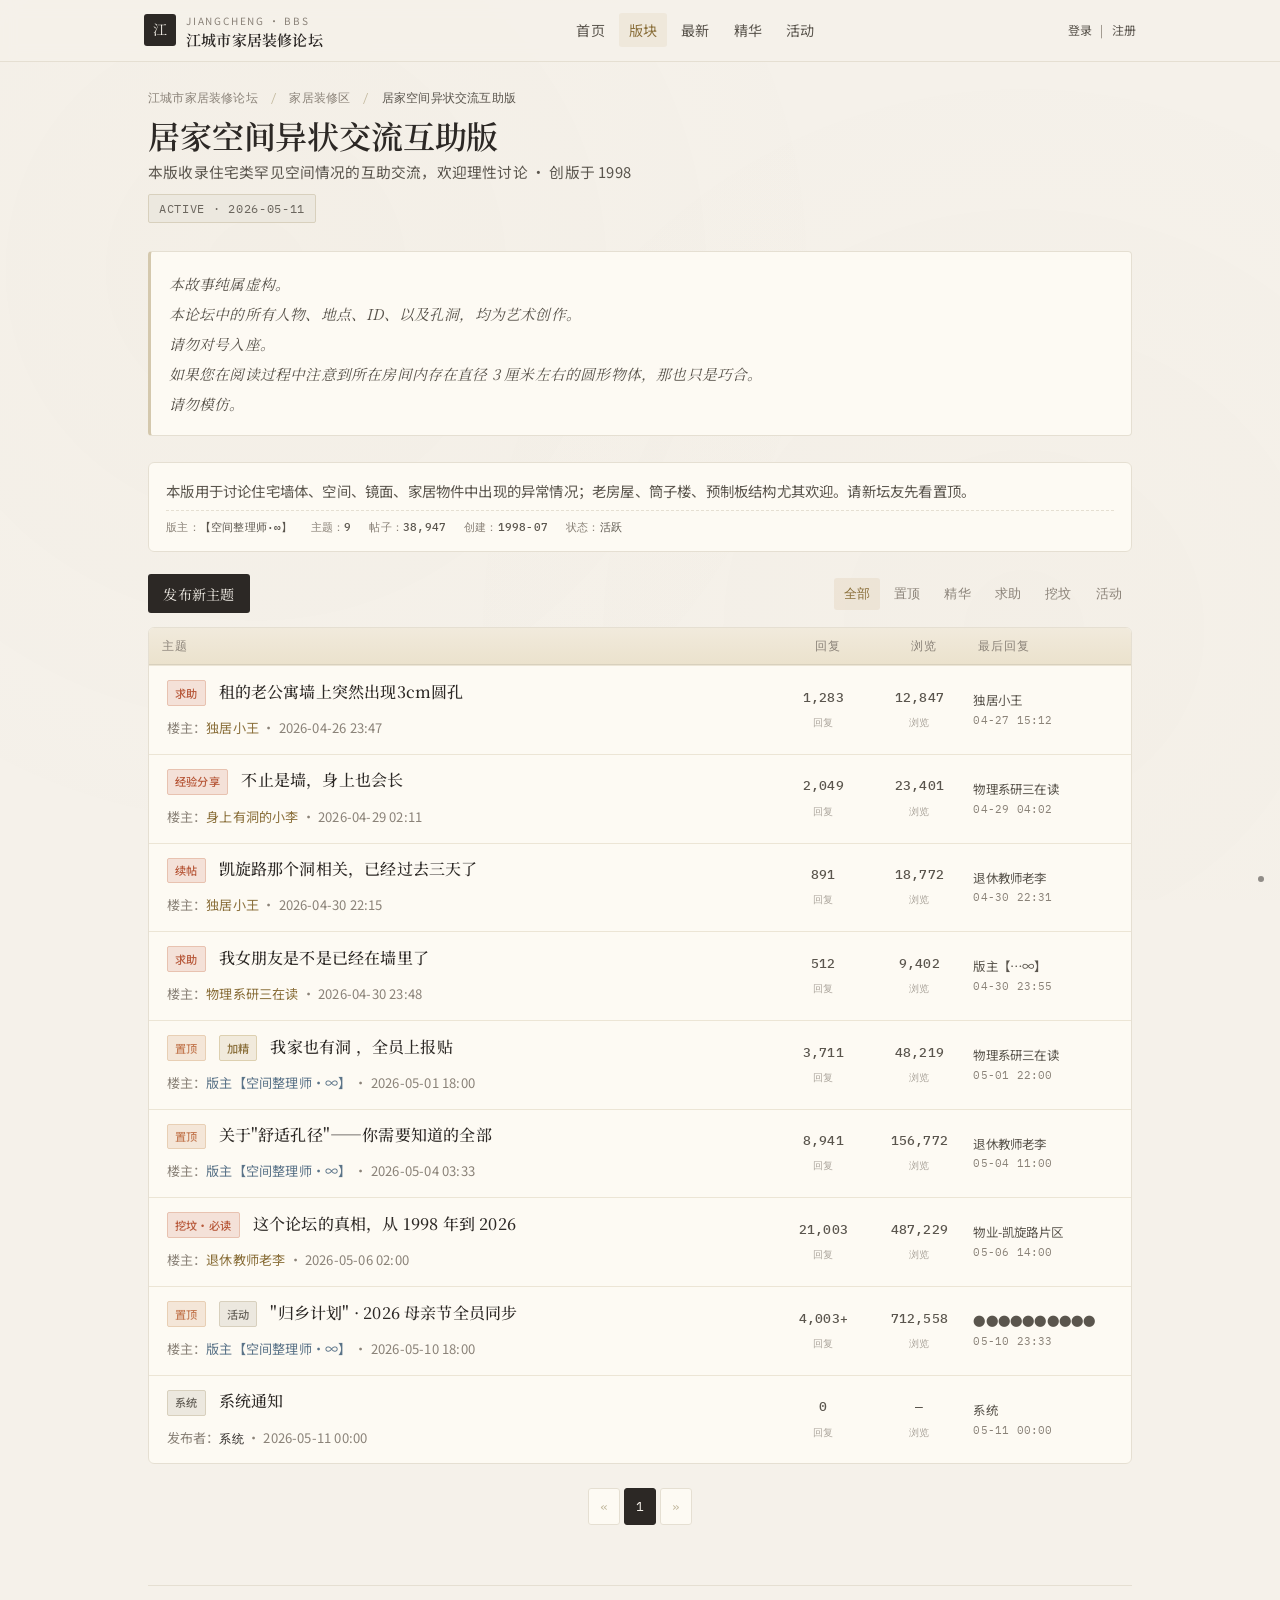
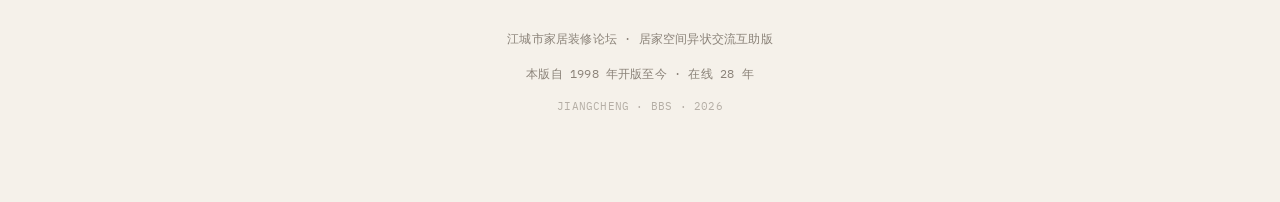
==== board.html @ 64e5b4b1 "first upload" ====
<!DOCTYPE html>
<html lang="zh-CN">
<head>
<meta charset="UTF-8" />
<meta name="viewport" content="width=device-width, initial-scale=1.0, viewport-fit=cover" />
<meta name="theme-color" content="#f5f1ea" />
<title>居家空间异状交流互助版 · 江城市家居装修论坛</title>
<link rel="preconnect" href="https://fonts.googleapis.com" />
<link rel="preconnect" href="https://fonts.gstatic.com" crossorigin />
<link href="https://fonts.googleapis.com/css2?family=Noto+Serif+SC:wght@400;500;600;700&family=Noto+Sans+SC:wght@300;400;500;700&family=IBM+Plex+Mono:wght@400;500&display=swap" rel="stylesheet">
<link rel="stylesheet" href="styles.css" />
</head>
<body>

<div class="progress-bar" id="progressBar"></div>
<div class="corner-dot" id="cornerDot" aria-hidden="true"></div>
<div class="corner-tip" id="cornerTip">已为您匹配最近的"出口"</div>

<!-- 头部 -->
<header class="forum-mast">
  <div class="inner">
    <a href="index.html" class="brand">
      <div class="logo">江</div>
      <div>
        <div class="label">JIANGCHENG · BBS</div>
        <div class="title">江城市家居装修论坛</div>
      </div>
    </a>
    <nav class="main-nav">
      <a href="index.html">首页</a>
      <a href="board.html" class="active">版块</a>
      <a href="#">最新</a>
      <a href="#">精华</a>
      <a href="#">活动</a>
    </nav>
    <div class="user-area">
      <a href="#">登录</a>
      <span class="sep">|</span>
      <a href="#">注册</a>
    </div>
  </div>
</header>

<main class="container">

  <!-- 面包屑 -->
  <div class="breadcrumb">
    <a href="index.html">江城市家居装修论坛</a>
    <span class="sep">/</span>
    <a href="index.html#section-jiaju">家居装修区</a>
    <span class="sep">/</span>
    <span class="current">居家空间异状交流互助版</span>
  </div>

  <!-- 版块标题 -->
  <div class="forum-header">
    <h1>居家空间异状交流互助版</h1>
    <p class="sub">本版收录住宅类罕见空间情况的互助交流，欢迎理性讨论 · 创版于 1998</p>
    <span class="archive-tag">ACTIVE · 2026-05-11</span>
  </div>

  <!-- 顶部声明 -->
  <div class="top-disclaimer">
    <p><em>本故事纯属虚构。</em></p>
    <p><em>本论坛中的所有人物、地点、ID、以及孔洞，均为艺术创作。</em></p>
    <p><em>请勿对号入座。</em></p>
    <p class="last-line"><em>如果您在阅读过程中注意到所在房间内存在直径 3 厘米左右的圆形物体，那也只是巧合。</em></p>
    <p><em>请勿模仿。</em></p>
  </div>

  <!-- 版块介绍 -->
  <div class="board-intro">
    <div>本版用于讨论住宅墙体、空间、镜面、家居物件中出现的异常情况；老房屋、筒子楼、预制板结构尤其欢迎。请新坛友先看置顶。</div>
    <div class="row">
      <span>版主：<strong>【空间整理师·∞】</strong></span>
      <span>主题：<strong>9</strong></span>
      <span>帖子：<strong>38,947</strong></span>
      <span>创建：<strong>1998-07</strong></span>
      <span>状态：<strong>活跃</strong></span>
    </div>
  </div>

  <!-- 工具条 -->
  <div class="board-toolbar">
    <a href="#" class="btn">发布新主题</a>
    <div class="filters">
      <a href="#" class="active">全部</a>
      <a href="#">置顶</a>
      <a href="#">精华</a>
      <a href="#">求助</a>
      <a href="#">挖坟</a>
      <a href="#">活动</a>
    </div>
  </div>

  <!-- 主题列表 -->
  <div class="thread-list">
    <div class="list-head">
      <div>主题</div>
      <div style="text-align:center;">回复</div>
      <div style="text-align:center;">浏览</div>
      <div>最后回复</div>
    </div>

    <!-- 1 -->
    <div class="thread-row">
      <div class="tr-main">
        <span class="badge badge-hot">求助</span>
        <a href="thread-1.html" class="tr-title">租的老公寓墙上突然出现3cm圆孔</a>
        <span class="tr-author">楼主：<span class="by-op">独居小王</span> · 2026-04-26 23:47</span>
      </div>
      <div class="tr-stat"><span class="n">1,283</span><span class="lbl">回复</span></div>
      <div class="tr-stat"><span class="n">12,847</span><span class="lbl">浏览</span></div>
      <div class="tr-last">
        <span class="who">独居小王</span>
        <span class="ts">04-27 15:12</span>
      </div>
    </div>

    <!-- 2 -->
    <div class="thread-row">
      <div class="tr-main">
        <span class="badge badge-hot">经验分享</span>
        <a href="thread-2.html" class="tr-title">不止是墙，身上也会长</a>
        <span class="tr-author">楼主：<span class="by-op">身上有洞的小李</span> · 2026-04-29 02:11</span>
      </div>
      <div class="tr-stat"><span class="n">2,049</span><span class="lbl">回复</span></div>
      <div class="tr-stat"><span class="n">23,401</span><span class="lbl">浏览</span></div>
      <div class="tr-last">
        <span class="who">物理系研三在读</span>
        <span class="ts">04-29 04:02</span>
      </div>
    </div>

    <!-- 3 -->
    <div class="thread-row">
      <div class="tr-main">
        <span class="badge badge-hot">续帖</span>
        <a href="thread-3.html" class="tr-title">凯旋路那个洞相关，已经过去三天了</a>
        <span class="tr-author">楼主：<span class="by-op">独居小王</span> · 2026-04-30 22:15</span>
      </div>
      <div class="tr-stat"><span class="n">891</span><span class="lbl">回复</span></div>
      <div class="tr-stat"><span class="n">18,772</span><span class="lbl">浏览</span></div>
      <div class="tr-last">
        <span class="who">退休教师老李</span>
        <span class="ts">04-30 22:31</span>
      </div>
    </div>

    <!-- 4 -->
    <div class="thread-row">
      <div class="tr-main">
        <span class="badge badge-hot">求助</span>
        <a href="thread-4.html" class="tr-title">我女朋友是不是已经在墙里了</a>
        <span class="tr-author">楼主：<span class="by-op">物理系研三在读</span> · 2026-04-30 23:48</span>
      </div>
      <div class="tr-stat"><span class="n">512</span><span class="lbl">回复</span></div>
      <div class="tr-stat"><span class="n">9,402</span><span class="lbl">浏览</span></div>
      <div class="tr-last">
        <span class="who">版主【…∞】</span>
        <span class="ts">04-30 23:55</span>
      </div>
    </div>

    <!-- 5 -->
    <div class="thread-row">
      <div class="tr-main">
        <span class="badge badge-top">置顶</span>
        <span class="badge badge-fine">加精</span>
        <a href="thread-5.html" class="tr-title">我家也有洞 ，全员上报贴</a>
        <span class="tr-author">楼主：<span class="by-mod">版主【空间整理师·∞】</span> · 2026-05-01 18:00</span>
      </div>
      <div class="tr-stat"><span class="n">3,711</span><span class="lbl">回复</span></div>
      <div class="tr-stat"><span class="n">48,219</span><span class="lbl">浏览</span></div>
      <div class="tr-last">
        <span class="who">物理系研三在读</span>
        <span class="ts">05-01 22:00</span>
      </div>
    </div>

    <!-- 6 -->
    <div class="thread-row">
      <div class="tr-main">
        <span class="badge badge-top">置顶</span>
        <a href="thread-6.html" class="tr-title">关于"舒适孔径"——你需要知道的全部</a>
        <span class="tr-author">楼主：<span class="by-mod">版主【空间整理师·∞】</span> · 2026-05-04 03:33</span>
      </div>
      <div class="tr-stat"><span class="n">8,941</span><span class="lbl">回复</span></div>
      <div class="tr-stat"><span class="n">156,772</span><span class="lbl">浏览</span></div>
      <div class="tr-last">
        <span class="who">退休教师老李</span>
        <span class="ts">05-04 11:00</span>
      </div>
    </div>

    <!-- 7 -->
    <div class="thread-row">
      <div class="tr-main">
        <span class="badge badge-hot">挖坟·必读</span>
        <a href="thread-7.html" class="tr-title">这个论坛的真相，从 1998 年到 2026</a>
        <span class="tr-author">楼主：<span class="by-op">退休教师老李</span> · 2026-05-06 02:00</span>
      </div>
      <div class="tr-stat"><span class="n">21,003</span><span class="lbl">回复</span></div>
      <div class="tr-stat"><span class="n">487,229</span><span class="lbl">浏览</span></div>
      <div class="tr-last">
        <span class="who">物业-凯旋路片区</span>
        <span class="ts">05-06 14:00</span>
      </div>
    </div>

    <!-- 8 -->
    <div class="thread-row">
      <div class="tr-main">
        <span class="badge badge-top">置顶</span>
        <span class="badge badge-locked">活动</span>
        <a href="thread-8.html" class="tr-title">"归乡计划" · 2026 母亲节全员同步</a>
        <span class="tr-author">楼主：<span class="by-mod">版主【空间整理师·∞】</span> · 2026-05-10 18:00</span>
      </div>
      <div class="tr-stat"><span class="n">4,003+</span><span class="lbl">回复</span></div>
      <div class="tr-stat"><span class="n">712,558</span><span class="lbl">浏览</span></div>
      <div class="tr-last">
        <span class="who">●●●●●●●●●●</span>
        <span class="ts">05-10 23:33</span>
      </div>
    </div>

    <!-- 9 -->
    <div class="thread-row">
      <div class="tr-main">
        <span class="badge badge-locked">系统</span>
        <a href="thread-9.html" class="tr-title">系统通知</a>
        <span class="tr-author">发布者：<span class="by-system">系统</span> · 2026-05-11 00:00</span>
      </div>
      <div class="tr-stat"><span class="n">0</span><span class="lbl">回复</span></div>
      <div class="tr-stat"><span class="n">—</span><span class="lbl">浏览</span></div>
      <div class="tr-last">
        <span class="who">系统</span>
        <span class="ts">05-11 00:00</span>
      </div>
    </div>
  </div>

  <!-- 分页 -->
  <div class="pagination">
    <span class="disabled">«</span>
    <span class="current">1</span>
    <span class="disabled">»</span>
  </div>

  <!-- 页脚 -->
  <footer class="final">
    <div class="meta">
      <p>江城市家居装修论坛 · 居家空间异状交流互助版</p>
      <p>本版自 1998 年开版至今 · 在线 28 年</p>
      <p class="small">JIANGCHENG · BBS · 2026</p>
    </div>
  </footer>

</main>

<script src="script.js"></script>
</body>
</html>
---- styles.css ----
/* ============================================================
 * 江城市家居装修论坛 · 完整存档样式
 * ============================================================ */
*, *::before, *::after { box-sizing: border-box; }
html { -webkit-text-size-adjust: 100%; scroll-behavior: smooth; }
body {
  font-family: "Noto Sans SC", -apple-system, sans-serif;
  color: #2c2825;
  background: #f5f1ea;
  line-height: 1.85;
  font-size: 15.5px;
  letter-spacing: 0.012em;
  -webkit-font-smoothing: antialiased;
  -moz-osx-font-smoothing: grayscale;
  overflow-x: hidden;
  margin: 0;
}
@media (min-width: 768px) { body { font-size: 16px; } }

body::before {
  content: "";
  position: fixed; inset: 0;
  pointer-events: none;
  background-image:
    radial-gradient(circle at 20% 30%, rgba(184,151,90,0.025), transparent 50%),
    radial-gradient(circle at 80% 70%, rgba(184,151,90,0.02), transparent 50%);
  z-index: 0;
}

/* 阅读进度条 */
.progress-bar {
  position: fixed; top: 0; left: 0;
  height: 1.5px; width: 0%;
  background: linear-gradient(to right, #b8975a, #c9a96e);
  z-index: 100;
  transition: width 0.1s linear;
}

/* 头部 */
.forum-mast {
  border-bottom: 1px solid #e5dfd2;
  background: rgba(245, 241, 234, 0.96);
  backdrop-filter: blur(8px);
  -webkit-backdrop-filter: blur(8px);
  position: sticky; top: 0; z-index: 40;
}
.forum-mast .inner {
  max-width: 64rem;
  margin: 0 auto;
  padding: 12px 16px;
  display: flex;
  align-items: center;
  justify-content: space-between;
  gap: 12px;
}
.forum-mast .brand { display: flex; align-items: center; gap: 10px; min-width: 0; color: inherit; text-decoration: none; }
.forum-mast .logo {
  width: 32px; height: 32px;
  border-radius: 3px;
  background: #2c2825;
  color: #f5f1ea;
  display: flex; align-items: center; justify-content: center;
  font-family: "Noto Serif SC", serif;
  font-size: 14px;
  flex-shrink: 0;
}
.forum-mast .label { font-size: 10px; letter-spacing: 0.18em; color: #8a8278; text-transform: uppercase; }
.forum-mast .title { font-family: "Noto Serif SC", serif; font-weight: 600; color: #2c2825; font-size: 15px; line-height: 1.2; }

.main-nav { display: none; gap: 4px; }
@media (min-width: 768px) { .main-nav { display: flex; align-items: center; } }
.main-nav a {
  color: #5a554d;
  font-size: 0.88em;
  padding: 4px 10px;
  border-radius: 3px;
  text-decoration: none;
  transition: all 0.25s;
}
.main-nav a:hover { color: #2c2825; background: rgba(184, 151, 90, 0.08); }
.main-nav a.active { color: #8a6f3a; background: rgba(184, 151, 90, 0.1); }

.user-area { display: flex; align-items: center; gap: 8px; }
.user-area a { color: #5a554d; font-size: 12px; text-decoration: none; white-space: nowrap; }
.user-area a:hover { color: #2c2825; }
.user-area .sep { color: #8a8278; font-size: 12px; }

/* 主体 */
.container {
  max-width: 64rem;
  margin: 0 auto;
  padding: 24px 16px 64px;
  position: relative;
  z-index: 1;
}
@media (min-width: 640px) { .container { padding-left: 20px; padding-right: 20px; } }

/* 面包屑 */
.breadcrumb {
  font-family: "IBM Plex Mono", monospace;
  font-size: 0.78em;
  color: #8a8278;
  margin-bottom: 0.6em;
}
.breadcrumb a { color: #8a8278; transition: color 0.2s; text-decoration: none; }
.breadcrumb a:hover { color: #8a6f3a; }
.breadcrumb .sep { margin: 0 0.4em; color: #c4baa0; }
.breadcrumb .current { color: #5a554d; }

/* 版块标题 */
.forum-header { margin-bottom: 28px; }
.forum-header h1 {
  font-family: "Noto Serif SC", serif;
  font-size: 1.7em;
  font-weight: 600;
  color: #2c2825;
  line-height: 1.2;
  letter-spacing: -0.005em;
  margin: 0 0 4px 0;
}
@media (min-width: 640px) { .forum-header h1 { font-size: 2em; } }
.forum-header .sub {
  font-size: 0.92em;
  color: #5a554d;
  margin: 4px 0 0 0;
}
.forum-header .archive-tag {
  display: inline-block;
  margin-top: 8px;
  padding: 3px 10px;
  background: #ece8df;
  color: #6b665e;
  border: 1px solid #d8d0bd;
  border-radius: 2px;
  font-family: "IBM Plex Mono", monospace;
  font-size: 0.72em;
  letter-spacing: 0.06em;
}

/* 顶部 disclaimer */
.top-disclaimer {
  margin: 18px 0 26px;
  padding: 1em 1.2em;
  background: #fdfaf3;
  border: 1px solid #e5dfd2;
  border-left: 3px solid #d4c8ad;
  border-radius: 4px;
  font-family: "Noto Serif SC", serif;
  font-style: italic;
  color: #6b665e;
  line-height: 1.85;
  font-size: 0.92em;
}
.top-disclaimer p { margin: 0.2em 0; }
.top-disclaimer .last-line {
  color: #8a8278;
  transition: color 0.6s;
  cursor: pointer;
}
.top-disclaimer .last-line:hover { color: #2c2825; }

/* 帖子标题 / 目录 */
.toc {
  background: #fdfaf3;
  border: 1px solid #e5dfd2;
  border-radius: 6px;
  margin-bottom: 28px;
  overflow: hidden;
}
.toc-head {
  background: linear-gradient(180deg, #f1eadc, #ebe2cd);
  border-bottom: 1px solid #d8d0bd;
  padding: 0.7em 1.1em;
  font-family: "Noto Serif SC", serif;
  font-weight: 600;
  font-size: 0.95em;
  color: #2c2825;
  display: flex;
  justify-content: space-between;
  align-items: center;
}
.toc-head .meta {
  font-family: "IBM Plex Mono", monospace;
  font-size: 0.72em;
  color: #8a8278;
  font-weight: 400;
}
.toc ol {
  list-style: none;
  margin: 0; padding: 0;
  counter-reset: toc;
}
.toc li {
  counter-increment: toc;
  padding: 0.55em 1.1em;
  border-top: 1px solid #ece5d5;
  display: flex;
  align-items: baseline;
  gap: 0.7em;
  font-size: 0.9em;
}
.toc li:first-child { border-top: 0; }
.toc li::before {
  content: counter(toc, decimal-leading-zero);
  font-family: "IBM Plex Mono", monospace;
  font-size: 0.78em;
  color: #a39a8a;
  flex-shrink: 0;
}
.toc li a {
  color: #2c2825;
  font-family: "Noto Serif SC", serif;
  text-decoration: none;
  transition: color 0.2s;
  flex: 1;
}
.toc li a:hover { color: #8a6f3a; }
.toc li .by {
  font-size: 0.82em;
  color: #8a8278;
  font-family: "Noto Sans SC", sans-serif;
}

/* 帖子卡片 */
.thread-card {
  background: #fdfaf3;
  border: 1px solid #e5dfd2;
  border-radius: 6px;
  overflow: hidden;
  box-shadow: 0 1px 2px rgba(44, 40, 37, 0.025);
  transition: box-shadow 0.4s ease;
  margin-bottom: 36px;
  scroll-margin-top: 80px;
}
.thread-card:hover { box-shadow: 0 2px 14px rgba(44, 40, 37, 0.045); }

.thread-head {
  background: linear-gradient(180deg, #f1eadc, #ebe2cd);
  border-bottom: 1px solid #d8d0bd;
  padding: 1em 1.2em;
}
.thread-head h2 {
  font-family: "Noto Serif SC", serif;
  font-weight: 600;
  font-size: 1.18em;
  color: #2c2825;
  line-height: 1.4;
  margin: 0 0 0.3em 0;
}
@media (min-width: 640px) { .thread-head h2 { font-size: 1.28em; } }
.thread-head .meta {
  font-size: 0.8em;
  color: #8a8278;
  font-family: "IBM Plex Mono", monospace;
  display: flex;
  flex-wrap: wrap;
  gap: 0.3em 1em;
}
.thread-head .meta .author { color: #5a554d; }
.thread-head .meta .author.is-op { color: #8a6f3a; }
.thread-head .meta .author.is-mod { color: #5a7388; }
.thread-head .meta .author.is-system { color: #2c2825; }

/* 标签 */
.badge {
  display: inline-block;
  padding: 1.5px 7px;
  font-size: 0.7em;
  font-weight: 500;
  letter-spacing: 0.04em;
  border-radius: 2px;
  vertical-align: 2px;
  margin-right: 5px;
  font-family: "Noto Sans SC", sans-serif;
}
.badge-top { background: #f4e6d8; color: #c47b54; border: 1px solid #e8cfb4; }
.badge-fine { background: #f1eadc; color: #8a6f3a; border: 1px solid #ddd0b0; }
.badge-locked { background: #ece8df; color: #6b665e; border: 1px solid #d8d0bd; }
.badge-hot { background: #f4e1d8; color: #b85a3c; border: 1px solid #e8c2b0; }
.badge-verified {
  display: inline-block;
  margin-left: 6px;
  padding: 1px 6px;
  font-size: 0.7em;
  color: #5a7388;
  background: #e8eef3;
  border: 1px solid #c8d6e1;
  border-radius: 2px;
  letter-spacing: 0.04em;
  vertical-align: 1px;
}

/* 楼层 */
.reply {
  border-top: 1px solid #ece5d5;
  padding: 1.05em 1.2em;
  transition: background 0.6s ease;
  position: relative;
}
.reply.op-post { border-top: 0; padding-top: 1.4em; }
.reply:hover { background: rgba(232, 220, 195, 0.1); }

.reply-head {
  display: flex;
  align-items: flex-start;
  gap: 0.7em;
  margin-bottom: 0.6em;
}
.avatar {
  width: 34px; height: 34px;
  border-radius: 50%;
  background: linear-gradient(135deg, #d8d0bd, #c4baa0);
  color: #5a554d;
  display: inline-flex;
  align-items: center;
  justify-content: center;
  font-family: "Noto Serif SC", serif;
  font-weight: 600;
  font-size: 0.95em;
  flex-shrink: 0;
  user-select: none;
  margin-top: 1px;
}
.avatar-mod {
  background: linear-gradient(135deg, #b9c5d1, #8ea5b9);
  color: #fff;
  position: relative;
}
.avatar-mod::after {
  content: "";
  position: absolute;
  inset: -3px;
  border-radius: 50%;
  border: 1px solid rgba(90, 115, 136, 0.18);
  animation: ring-breathe 6s ease-in-out infinite;
}
@keyframes ring-breathe {
  0%, 100% { transform: scale(1); opacity: 0.4; }
  50% { transform: scale(1.05); opacity: 0.1; }
}
.avatar-op { background: linear-gradient(135deg, #d4b88a, #b8975a); color: #fff; }
.avatar-system { background: #2c2825; color: #f5f1ea; font-size: 0.65em; }
.avatar-property { background: linear-gradient(135deg, #c0c8b8, #95a085); color: #fff; }
.avatar-corrupt {
  background: #1a1815;
  color: #5a554d;
}

.reply-meta {
  flex: 1;
  min-width: 0;
  font-size: 0.86em;
  line-height: 1.4;
}
.reply-meta .row1 {
  display: flex;
  flex-wrap: wrap;
  align-items: baseline;
  gap: 0.3em 0.7em;
}
.username {
  color: #2c2825;
  font-weight: 500;
  font-size: 0.98em;
}
.username.is-op { color: #8a6f3a; }
.username.is-mod { color: #5a7388; font-weight: 500; }
.username.is-system { color: #2c2825; font-family: "IBM Plex Mono", monospace; font-size: 0.92em; letter-spacing: 0.02em; }

.timestamp {
  font-family: "IBM Plex Mono", monospace;
  font-size: 0.82em;
  color: #8a8278;
  letter-spacing: 0.015em;
}
.floor-num {
  font-family: "IBM Plex Mono", monospace;
  color: #8a8278;
  font-weight: 500;
  font-size: 0.85em;
  letter-spacing: 0.02em;
}

.post-body {
  margin-left: calc(34px + 0.7em);
  font-size: 0.97em;
  color: #2c2825;
}
@media (max-width: 640px) {
  .post-body { margin-left: 0; }
}
.post-body p { margin: 0.55em 0; }
.post-body p:first-child { margin-top: 0; }
.post-body p:last-child { margin-bottom: 0; }

strong { color: #2c2825; font-weight: 600; }
del { color: #a39a8a; }
em { color: #5a554d; }

/* 引用块 */
blockquote.q {
  margin: 1em 0;
  padding: 0.6em 1.1em;
  border-left: 2.5px solid #d4c8ad;
  background: rgba(232, 220, 195, 0.18);
  color: #5a554d;
  font-style: italic;
  border-radius: 2px;
  animation: q-breathe 8s ease-in-out infinite;
}
@keyframes q-breathe {
  0%, 100% { background: rgba(232, 220, 195, 0.18); }
  50% { background: rgba(232, 220, 195, 0.26); }
}

/* @提及 */
.mention {
  color: #5a7388;
  cursor: pointer;
  text-decoration: none;
  border-bottom: 1px dotted rgba(90, 115, 136, 0.35);
  transition: all 0.2s;
}
.mention:hover { color: #3a5168; border-bottom-color: #3a5168; }

/* 图片占位符 */
.img-placeholder {
  display: inline-block;
  margin: 0.4em 0.3em 0.4em 0;
  padding: 0.55em 0.95em;
  background: #f0eadd;
  border: 1px dashed #d4c8ad;
  color: #8a8278;
  font-family: "IBM Plex Mono", monospace;
  font-size: 0.78em;
  border-radius: 3px;
  letter-spacing: 0.02em;
}

/* 旁白文字（楼主沉默了11小时） */
.narrator {
  text-align: center;
  font-style: italic;
  color: #8a8278;
  padding: 1.2em 1em;
  font-family: "Noto Serif SC", serif;
  font-size: 0.88em;
  border-top: 1px dashed #d4c8ad;
  border-bottom: 1px dashed #d4c8ad;
  margin: 0;
  background: rgba(232, 220, 195, 0.08);
}

/* 圆圈ID */
.id-circle {
  color: #2c2825;
  letter-spacing: 0.03em;
  animation: dot-pulse 3s ease-in-out infinite;
}
@keyframes dot-pulse {
  0%, 100% { opacity: 0.85; }
  50% { opacity: 1; }
}

/* 视频描述块 */
.video-desc {
  margin: 1em 0;
  padding: 1em 1.2em;
  background: #f0eadd;
  border: 1px solid #d4c8ad;
  border-radius: 3px;
  font-family: "Noto Serif SC", serif;
  font-style: italic;
  color: #5a554d;
  line-height: 1.9;
  font-size: 0.94em;
}
.video-desc .head {
  font-family: "IBM Plex Mono", monospace;
  font-size: 0.78em;
  color: #8a8278;
  font-style: normal;
  letter-spacing: 0.06em;
  margin-bottom: 0.6em;
  padding-bottom: 0.4em;
  border-bottom: 1px dashed #d4c8ad;
}
.video-desc p { margin: 0.45em 0; }

/* 实时回复 */
.realtime-feed {
  background: #2c2825;
  color: #d8d0bd;
  border-radius: 4px;
  margin: 0.5em 0 0;
  padding: 0;
  font-family: "IBM Plex Mono", monospace;
  font-size: 0.82em;
}
.realtime-feed .header {
  background: #1a1815;
  padding: 0.5em 1em;
  font-size: 0.86em;
  color: #b8975a;
  letter-spacing: 0.06em;
  border-radius: 4px 4px 0 0;
}
.realtime-feed .item {
  padding: 0.5em 1em;
  border-top: 1px solid rgba(216, 208, 189, 0.08);
  display: flex;
  gap: 0.7em;
  align-items: baseline;
}
.realtime-feed .item:first-of-type { border-top: 0; }
.realtime-feed .item .ts {
  color: #8a8278;
  font-size: 0.86em;
  flex-shrink: 0;
}
.realtime-feed .item .who { color: #c9a96e; font-size: 0.86em; flex-shrink: 0; }
.realtime-feed .item .who.dots { color: #d8d0bd; }
.realtime-feed .item .text { color: #d8d0bd; flex: 1; }
.realtime-feed .item.complete .text { color: #5a554d; letter-spacing: 0.05em; }
.realtime-feed .more {
  padding: 0.6em 1em;
  text-align: center;
  color: #5a554d;
  font-style: italic;
  border-top: 1px solid rgba(216, 208, 189, 0.08);
  font-size: 0.82em;
}

/* 系统通知 */
.system-notice {
  background: linear-gradient(180deg, #fdfaf3, #f5f1ea);
  border: 1px solid #d8d0bd;
  border-radius: 6px;
  padding: 1.6em 1.4em;
  transition: all 1.8s cubic-bezier(0.4, 0, 0.2, 1);
  transform-origin: center center;
}
.system-notice.contracting {
  letter-spacing: -0.02em;
  transform: scaleX(0.94);
}
.system-stats {
  margin: 0.8em 0;
  padding: 0.8em 1em;
  background: rgba(44, 40, 37, 0.04);
  border-left: 2px solid #b8975a;
  font-family: "IBM Plex Mono", monospace;
  font-size: 0.86em;
  color: #5a554d;
}
.system-stats div { margin: 0.25em 0; }
.system-warning {
  margin: 1em 0;
  padding: 0.8em 1.1em;
  border: 1px dashed #c47b54;
  border-radius: 3px;
  color: #8a4a3a;
  background: rgba(196, 123, 84, 0.06);
  font-family: "Noto Serif SC", serif;
  text-align: center;
  font-size: 0.95em;
  letter-spacing: 0.02em;
}
.central-dot-wrap {
  text-align: center;
  margin: 2em 0 0.6em;
}
.central-dot {
  display: inline-block;
  width: 3px;
  height: 3px;
  border-radius: 50%;
  background: #2c2825;
  transition: width 4s cubic-bezier(0.4, 0, 0.2, 1),
              height 4s cubic-bezier(0.4, 0, 0.2, 1);
}
.central-dot.grown { width: 18px; height: 18px; }

/* 锁帖 + 未通过审核 */
.thread-locked-bar {
  text-align: center;
  padding: 1em;
  background: #f0eadd;
  border: 1px dashed #c4baa0;
  border-radius: 3px;
  color: #8a8278;
  font-family: "Noto Serif SC", serif;
  font-style: italic;
  font-size: 0.92em;
  margin-top: 1em;
}

.moderation-block {
  border: 1px dashed #c4baa0;
  background: #f0eadd;
  padding: 1.1em 1.2em;
  border-radius: 4px;
  text-align: center;
  color: #8a8278;
  font-size: 0.92em;
  cursor: pointer;
  transition: all 0.5s ease;
  font-family: "IBM Plex Mono", monospace;
  letter-spacing: 0.05em;
  margin-top: 0;
}
.moderation-block:hover {
  background: #e8e0cc;
  color: #5a554d;
}
.hidden-reply {
  max-height: 0;
  overflow: hidden;
  opacity: 0;
  transition: max-height 1s ease, opacity 1.2s ease;
}
.hidden-reply.revealed {
  max-height: 4000px;
  opacity: 1;
}

/* 角落小圆点 */
.corner-dot {
  position: fixed;
  right: 16px; bottom: 18px;
  width: 6px; height: 6px;
  border-radius: 50%;
  background: #2c2825;
  opacity: 0;
  transition: opacity 1.6s ease, transform 0.4s ease, width 0.6s, height 0.6s;
  cursor: pointer;
  z-index: 50;
}
.corner-dot.visible { opacity: 0.5; }
.corner-dot:hover { opacity: 0.85; transform: scale(1.3); }
.corner-dot::after {
  content: "";
  position: absolute;
  inset: -8px;
  border-radius: 50%;
  border: 1px solid rgba(44, 40, 37, 0);
  animation: corner-pulse 4s ease-in-out infinite;
}
@keyframes corner-pulse {
  0%, 100% { transform: scale(0.8); opacity: 0; }
  50% { transform: scale(1.4); opacity: 0.25; }
}
.corner-tip {
  position: fixed;
  right: 32px; bottom: 14px;
  background: #2c2825;
  color: #f5f1ea;
  padding: 8px 12px;
  font-size: 0.78em;
  border-radius: 3px;
  opacity: 0;
  pointer-events: none;
  transition: opacity 0.4s;
  font-family: "IBM Plex Mono", monospace;
  z-index: 51;
  letter-spacing: 0.02em;
}
.corner-tip.show { opacity: 1; }

/* 章节分隔 */
.thread-divider {
  display: flex;
  align-items: center;
  gap: 14px;
  color: #c4baa0;
  margin: 2em 0;
  user-select: none;
}
.thread-divider::before, .thread-divider::after {
  content: "";
  flex: 1;
  height: 1px;
  background: #e5dfd2;
}
.thread-divider span {
  font-family: "Noto Serif SC", serif;
  font-size: 0.82em;
  letter-spacing: 0.3em;
}

/* 最终页脚 */
footer.final {
  margin-top: 60px;
  padding: 28px 0 12px;
  text-align: center;
  border-top: 1px solid #e5dfd2;
}
footer.final .meta {
  font-family: "IBM Plex Mono", monospace;
  font-size: 0.78em;
  color: #8a8278;
  line-height: 1.8;
}
footer.final .meta .small { font-size: 0.85em; opacity: 0.6; }

::selection { background: rgba(184, 151, 90, 0.28); color: #2c2825; }
a { color: inherit; }

@media (prefers-reduced-motion: reduce) {
  *, *::before, *::after {
    animation: none !important;
    transition: none !important;
  }
}

/* 折叠/展开按钮 */
.thread-foldbar {
  text-align: center;
  padding: 0.8em;
  background: rgba(232, 220, 195, 0.18);
  border-top: 1px solid #ece5d5;
  font-family: "IBM Plex Mono", monospace;
  font-size: 0.8em;
  color: #8a8278;
  cursor: pointer;
  transition: all 0.3s;
}
.thread-foldbar:hover { background: rgba(232, 220, 195, 0.4); color: #5a554d; }

/* ============================================================
 * 多页面拆分新增样式
 * ============================================================ */

/* 论坛首页 · 版块分组 */
.section-group {
  background: #fdfaf3;
  border: 1px solid #e5dfd2;
  border-radius: 6px;
  margin-bottom: 22px;
  overflow: hidden;
}
.section-group .group-head {
  background: linear-gradient(180deg, #f1eadc, #ebe2cd);
  border-bottom: 1px solid #d8d0bd;
  padding: 0.7em 1.1em;
  font-family: "Noto Serif SC", serif;
  font-weight: 600;
  font-size: 0.98em;
  color: #2c2825;
  display: flex;
  justify-content: space-between;
  align-items: baseline;
}
.section-group .group-head .small {
  font-family: "IBM Plex Mono", monospace;
  font-size: 0.72em;
  color: #8a8278;
  font-weight: 400;
}

.board-row {
  display: grid;
  grid-template-columns: 44px 1fr 96px 152px;
  gap: 14px;
  align-items: center;
  padding: 0.85em 1.1em;
  border-top: 1px solid #ece5d5;
}
.board-row:first-child { border-top: 0; }
.board-row:hover { background: rgba(232, 220, 195, 0.18); }
@media (max-width: 640px) {
  .board-row {
    grid-template-columns: 38px 1fr;
    grid-template-rows: auto auto;
    row-gap: 6px;
    column-gap: 12px;
  }
  .board-row .board-stats,
  .board-row .board-last { grid-column: 2 / 3; }
}

.board-icon {
  width: 44px; height: 44px;
  border-radius: 4px;
  background: linear-gradient(135deg, #d4b88a, #b8975a);
  color: #fff;
  display: flex;
  align-items: center;
  justify-content: center;
  font-family: "Noto Serif SC", serif;
  font-size: 1.1em;
  font-weight: 600;
  flex-shrink: 0;
  user-select: none;
}
.board-icon.muted { background: linear-gradient(135deg, #c4baa0, #a8a08e); }
.board-icon.special { background: #2c2825; color: #f5f1ea; }
.board-icon.dim { background: linear-gradient(135deg, #c8c8c0, #a8a8a0); }

.board-info .board-title {
  font-family: "Noto Serif SC", serif;
  font-weight: 600;
  font-size: 1.02em;
  color: #2c2825;
  text-decoration: none;
  display: inline-block;
}
.board-info .board-title:hover { color: #8a6f3a; }
.board-info .board-title.special { color: #8a6f3a; }
.board-info .board-desc {
  font-size: 0.82em;
  color: #8a8278;
  margin-top: 2px;
  line-height: 1.5;
}
.board-info .board-tags {
  margin-top: 4px;
  font-family: "IBM Plex Mono", monospace;
  font-size: 0.72em;
  color: #a39a8a;
}
.board-stats {
  font-family: "IBM Plex Mono", monospace;
  font-size: 0.78em;
  color: #8a8278;
  text-align: right;
  line-height: 1.55;
}
.board-stats .num { color: #5a554d; font-weight: 500; }
.board-last {
  font-size: 0.78em;
  color: #8a8278;
  line-height: 1.5;
}
.board-last .post {
  color: #5a554d;
  font-family: "Noto Serif SC", serif;
  display: block;
  font-size: 0.96em;
  margin-bottom: 1px;
  white-space: nowrap;
  overflow: hidden;
  text-overflow: ellipsis;
}
.board-last .post a { color: inherit; text-decoration: none; }
.board-last .post a:hover { color: #8a6f3a; }
.board-last .ts { font-family: "IBM Plex Mono", monospace; font-size: 0.86em; }

/* 站点公告条 */
.site-notice {
  background: #fdfaf3;
  border: 1px solid #e5dfd2;
  border-left: 3px solid #b8975a;
  border-radius: 4px;
  padding: 0.9em 1.1em;
  font-size: 0.9em;
  color: #5a554d;
  margin-bottom: 22px;
  line-height: 1.75;
}
.site-notice strong { color: #8a6f3a; }
.site-notice .lbl {
  display: inline-block;
  background: #b8975a;
  color: #fff;
  padding: 1px 8px;
  font-family: "IBM Plex Mono", monospace;
  font-size: 0.78em;
  letter-spacing: 0.08em;
  border-radius: 2px;
  margin-right: 8px;
}

/* 板块说明卡 */
.board-intro {
  background: #fdfaf3;
  border: 1px solid #e5dfd2;
  border-radius: 6px;
  padding: 1em 1.2em;
  margin-bottom: 22px;
  font-size: 0.9em;
  color: #5a554d;
  line-height: 1.8;
}
.board-intro .row {
  display: flex;
  flex-wrap: wrap;
  align-items: baseline;
  gap: 4px 18px;
  font-family: "IBM Plex Mono", monospace;
  font-size: 0.78em;
  color: #8a8278;
  margin-top: 0.55em;
  padding-top: 0.55em;
  border-top: 1px dashed #e5dfd2;
}
.board-intro .row span strong { color: #5a554d; font-weight: 500; }

/* 板块功能条 */
.board-toolbar {
  display: flex;
  justify-content: space-between;
  align-items: center;
  margin-bottom: 14px;
  flex-wrap: wrap;
  gap: 8px;
}
.board-toolbar .btn {
  font-family: "Noto Serif SC", serif;
  background: #2c2825;
  color: #f5f1ea;
  padding: 0.45em 1.1em;
  border-radius: 3px;
  font-size: 0.88em;
  text-decoration: none;
  transition: background 0.25s;
  border: 0;
  cursor: pointer;
}
.board-toolbar .btn:hover { background: #1a1815; }
.board-toolbar .filters {
  display: flex;
  gap: 4px;
  font-family: "IBM Plex Mono", monospace;
  font-size: 0.8em;
}
.board-toolbar .filters a {
  color: #8a8278;
  padding: 4px 10px;
  border-radius: 3px;
  text-decoration: none;
}
.board-toolbar .filters a:hover { color: #2c2825; background: rgba(184, 151, 90, 0.08); }
.board-toolbar .filters a.active { color: #8a6f3a; background: rgba(184, 151, 90, 0.12); }

/* 帖子列表（版块页） */
.thread-list {
  background: #fdfaf3;
  border: 1px solid #e5dfd2;
  border-radius: 6px;
  overflow: hidden;
}
.thread-list .list-head {
  background: linear-gradient(180deg, #f1eadc, #ebe2cd);
  border-bottom: 1px solid #d8d0bd;
  padding: 0.6em 1.1em;
  font-family: "IBM Plex Mono", monospace;
  font-size: 0.74em;
  letter-spacing: 0.08em;
  color: #8a8278;
  text-transform: uppercase;
  display: grid;
  grid-template-columns: 1fr 84px 84px 140px;
  gap: 12px;
  align-items: center;
}
@media (max-width: 768px) {
  .thread-list .list-head { display: none; }
}
.thread-row {
  display: grid;
  grid-template-columns: 1fr 84px 84px 140px;
  gap: 12px;
  align-items: center;
  padding: 0.85em 1.1em;
  border-top: 1px solid #ece5d5;
  transition: background 0.25s;
}
.thread-row:hover { background: rgba(232, 220, 195, 0.18); }
@media (max-width: 768px) {
  .thread-row {
    grid-template-columns: 1fr;
    gap: 6px;
    padding: 0.9em 1.1em;
  }
}

.thread-row .tr-main {
  display: flex;
  align-items: baseline;
  gap: 8px;
  flex-wrap: wrap;
  min-width: 0;
}
.thread-row .tr-title {
  font-family: "Noto Serif SC", serif;
  font-weight: 500;
  font-size: 1em;
  color: #2c2825;
  text-decoration: none;
  line-height: 1.45;
}
.thread-row .tr-title:hover { color: #8a6f3a; }
.thread-row .tr-author {
  font-size: 0.82em;
  color: #8a8278;
  display: block;
  width: 100%;
  margin-top: 2px;
}
.thread-row .tr-author .by-mod { color: #5a7388; }
.thread-row .tr-author .by-op { color: #8a6f3a; }
.thread-row .tr-author .by-system { color: #2c2825; font-family: "IBM Plex Mono", monospace; font-size: 0.94em; }

.thread-row .tr-stat {
  font-family: "IBM Plex Mono", monospace;
  font-size: 0.82em;
  color: #8a8278;
  text-align: center;
}
.thread-row .tr-stat .n { color: #5a554d; font-weight: 500; display: block; }
.thread-row .tr-stat .lbl { font-size: 0.78em; opacity: 0.7; }
@media (max-width: 768px) {
  .thread-row .tr-stat {
    text-align: left;
    display: inline-block;
    margin-right: 14px;
  }
  .thread-row .tr-stat .n,
  .thread-row .tr-stat .lbl { display: inline; }
  .thread-row .tr-stat .lbl::before { content: " "; }
  .thread-row .tr-last { font-size: 0.78em; }
}
.thread-row .tr-last {
  font-size: 0.78em;
  color: #8a8278;
  line-height: 1.5;
  min-width: 0;
}
.thread-row .tr-last .who {
  color: #5a554d;
  display: block;
  white-space: nowrap;
  overflow: hidden;
  text-overflow: ellipsis;
}
.thread-row .tr-last .ts { font-family: "IBM Plex Mono", monospace; font-size: 0.92em; }

/* 分页 */
.pagination {
  display: flex;
  justify-content: center;
  align-items: center;
  gap: 4px;
  margin-top: 24px;
  font-family: "IBM Plex Mono", monospace;
  font-size: 0.84em;
}
.pagination a, .pagination span {
  padding: 5px 11px;
  border: 1px solid #e5dfd2;
  background: #fdfaf3;
  color: #5a554d;
  text-decoration: none;
  border-radius: 3px;
  min-width: 32px;
  text-align: center;
}
.pagination a:hover { background: rgba(184, 151, 90, 0.12); color: #2c2825; border-color: #d4c8ad; }
.pagination .current {
  background: #2c2825;
  color: #f5f1ea;
  border-color: #2c2825;
}
.pagination .disabled { color: #c4baa0; cursor: not-allowed; }

/* 帖内翻页导航 */
.thread-nav {
  display: grid;
  grid-template-columns: 1fr auto 1fr;
  gap: 12px;
  margin-top: 36px;
  padding: 16px 0;
  border-top: 1px solid #e5dfd2;
  border-bottom: 1px solid #e5dfd2;
}
.thread-nav .nav-link {
  text-decoration: none;
  color: #5a554d;
  font-size: 0.86em;
  line-height: 1.5;
  display: block;
  min-width: 0;
}
.thread-nav .nav-link.prev { text-align: left; }
.thread-nav .nav-link.next { text-align: right; }
.thread-nav .nav-link.up { text-align: center; align-self: center; }
.thread-nav .nav-link:hover .title { color: #8a6f3a; }
.thread-nav .nav-link .dir {
  font-family: "IBM Plex Mono", monospace;
  font-size: 0.72em;
  letter-spacing: 0.1em;
  color: #8a8278;
  text-transform: uppercase;
  display: block;
}
.thread-nav .nav-link .title {
  font-family: "Noto Serif SC", serif;
  color: #2c2825;
  display: block;
  margin-top: 2px;
  white-space: nowrap;
  overflow: hidden;
  text-overflow: ellipsis;
}
.thread-nav .nav-link.up .title { color: #5a554d; }
.thread-nav .nav-link.disabled { opacity: 0.4; pointer-events: none; }
@media (max-width: 640px) {
  .thread-nav {
    grid-template-columns: 1fr;
    gap: 8px;
  }
  .thread-nav .nav-link.up,
  .thread-nav .nav-link.prev,
  .thread-nav .nav-link.next { text-align: left; }
}

/* 回复框（占位） */
.reply-box {
  background: #fdfaf3;
  border: 1px solid #e5dfd2;
  border-radius: 6px;
  padding: 1em 1.2em;
  margin-top: 28px;
  color: #8a8278;
  font-size: 0.88em;
  line-height: 1.7;
}
.reply-box .lbl {
  font-family: "Noto Serif SC", serif;
  font-weight: 600;
  color: #2c2825;
  margin-bottom: 0.4em;
}
.reply-box .pseudo-input {
  margin-top: 0.6em;
  background: #f5f1ea;
  border: 1px dashed #d4c8ad;
  border-radius: 3px;
  padding: 0.9em 1em;
  color: #a39a8a;
  font-style: italic;
  min-height: 60px;
}
.reply-box .actions {
  margin-top: 0.7em;
  display: flex;
  gap: 8px;
  align-items: center;
}
.reply-box .actions button {
  background: #c4baa0;
  color: #fff;
  border: 0;
  padding: 6px 14px;
  font-family: "Noto Serif SC", serif;
  font-size: 0.86em;
  border-radius: 3px;
  cursor: not-allowed;
  opacity: 0.7;
}
.reply-box .actions .hint {
  font-family: "IBM Plex Mono", monospace;
  font-size: 0.76em;
  color: #a39a8a;
}

/* 主题元信息（帖子页头部下） */
.thread-meta-bar {
  display: flex;
  justify-content: space-between;
  align-items: center;
  flex-wrap: wrap;
  gap: 10px;
  margin-bottom: 18px;
  font-size: 0.84em;
  color: #8a8278;
}
.thread-meta-bar .ops {
  display: flex;
  gap: 4px;
  font-family: "IBM Plex Mono", monospace;
  font-size: 0.94em;
}
.thread-meta-bar .ops a {
  color: #8a8278;
  padding: 3px 9px;
  border-radius: 3px;
  text-decoration: none;
  border: 1px solid transparent;
}
.thread-meta-bar .ops a:hover {
  color: #2c2825;
  border-color: #d4c8ad;
  background: #fdfaf3;
}
.thread-meta-bar .stat {
  font-family: "IBM Plex Mono", monospace;
  font-size: 0.94em;
}

/* ============================================================
 * 手机端优化（追加段）
 * 仅通过媒体查询覆盖与补充，不影响桌面端表现
 * ============================================================ */

/* ---------- 全局兜底：长串符号/中文不撑破布局 ---------- */
.post-body,
.reply,
.realtime-feed,
.system-stats,
.thread-row .tr-main,
.video-desc,
.board-info,
.board-last {
  overflow-wrap: break-word;
  word-break: break-word;
}

/* 帖内图片自适应（兜底，即使 HTML 没有 inline style 也安全） */
.post-body img {
  max-width: 100%;
  height: auto;
  border-radius: 3px;
  display: block;
  margin: 0.7em 0;
}

/* 全局触摸优化 */
html { -webkit-tap-highlight-color: transparent; text-size-adjust: 100%; }
a, button, .moderation-block, .corner-dot {
  -webkit-tap-highlight-color: rgba(184, 151, 90, 0.18);
}

/* hidden-reply 放大上限，防止手机长内容被切 */
.hidden-reply.revealed { max-height: 12000px; }

/* ============================================================
 * 主要断点 ≤ 640px
 * ============================================================ */
@media (max-width: 640px) {

  /* ---------- 基础排版 ---------- */
  body {
    font-size: 16px;
    line-height: 1.8;
  }
  .container {
    padding: 18px 14px calc(56px + env(safe-area-inset-bottom));
  }

  /* 进度条略加厚 */
  .progress-bar { height: 2px; }

  /* ---------- 顶部导航条 ---------- */
  .forum-mast .inner {
    padding: 10px 14px;
    gap: 10px;
  }
  .forum-mast .logo {
    width: 30px; height: 30px;
    font-size: 13px;
  }
  .forum-mast .label {
    font-size: 9px;
    letter-spacing: 0.14em;
  }
  .forum-mast .title {
    font-size: 14px;
    max-width: 58vw;
    white-space: nowrap;
    overflow: hidden;
    text-overflow: ellipsis;
  }
  .user-area a {
    font-size: 12px;
    padding: 6px 4px;
    min-height: 32px;
    display: inline-flex;
    align-items: center;
  }
  .user-area .sep { font-size: 11px; }

  /* ---------- 面包屑 ---------- */
  .breadcrumb {
    font-size: 0.76em;
    margin-bottom: 0.7em;
    line-height: 1.75;
  }
  .breadcrumb .sep { margin: 0 0.3em; }

  /* ---------- 版块/帖子页大标题 ---------- */
  .forum-header { margin-bottom: 22px; }
  .forum-header h1 { font-size: 1.55em; }
  .forum-header .sub { font-size: 0.9em; line-height: 1.7; }
  .forum-header .archive-tag {
    font-size: 0.68em;
    padding: 3px 8px;
  }

  /* ---------- 顶部 disclaimer ---------- */
  .top-disclaimer {
    padding: 0.9em 1em;
    font-size: 0.92em;
    line-height: 1.85;
    margin: 14px 0 22px;
  }

  /* ---------- 站点公告 ---------- */
  .site-notice {
    padding: 0.85em 1em;
    font-size: 0.9em;
    margin-bottom: 18px;
    line-height: 1.75;
  }
  .site-notice .lbl {
    margin-right: 6px;
  }

  /* ---------- 板块介绍 ---------- */
  .board-intro {
    padding: 0.95em 1em;
    font-size: 0.92em;
  }
  .board-intro .row {
    flex-direction: column;
    gap: 3px;
    font-size: 0.76em;
  }

  /* ---------- 工具栏 ---------- */
  .board-toolbar {
    flex-direction: column;
    align-items: stretch;
    gap: 10px;
  }
  .board-toolbar .btn {
    text-align: center;
    padding: 0.7em 1.1em;
    font-size: 0.92em;
    min-height: 40px;
    display: inline-flex;
    align-items: center;
    justify-content: center;
  }
  .board-toolbar .filters {
    overflow-x: auto;
    flex-wrap: nowrap;
    -webkit-overflow-scrolling: touch;
    padding-bottom: 2px;
    scrollbar-width: none;
  }
  .board-toolbar .filters::-webkit-scrollbar { display: none; }
  .board-toolbar .filters a {
    flex-shrink: 0;
    padding: 6px 12px;
    min-height: 32px;
    display: inline-flex;
    align-items: center;
  }

  /* ---------- 主题列表（版块页） ---------- */
  .thread-row {
    padding: 0.95em 1em;
  }
  .thread-row .tr-title {
    font-size: 1.02em;
    line-height: 1.5;
  }
  .thread-row .tr-author {
    font-size: 0.78em;
  }
  .thread-row .tr-stat {
    font-size: 0.78em;
  }
  .thread-row .tr-last { margin-top: 2px; }

  /* ---------- 帖子卡片 / 楼层 ---------- */
  .thread-card { margin-bottom: 26px; border-radius: 5px; }
  .thread-head { padding: 0.9em 1em; }
  .thread-head h2 {
    font-size: 1.1em;
    line-height: 1.5;
  }
  .thread-head .meta {
    font-size: 0.76em;
    gap: 0.2em 0.8em;
  }

  .reply { padding: 1em 1em; }
  .reply.op-post { padding-top: 1.2em; }

  .reply-head {
    gap: 0.6em;
    margin-bottom: 0.55em;
  }
  .avatar {
    width: 32px; height: 32px;
    font-size: 0.9em;
  }
  .reply-meta { font-size: 0.84em; }
  .reply-meta .row1 { gap: 0.25em 0.6em; }
  .timestamp { font-size: 0.8em; }
  .floor-num { font-size: 0.83em; }

  /* ---------- 主题元信息条 ---------- */
  .thread-meta-bar {
    font-size: 0.82em;
    gap: 8px;
    margin-bottom: 14px;
    align-items: flex-start;
  }
  .thread-meta-bar .ops {
    gap: 2px;
    flex-wrap: wrap;
  }
  .thread-meta-bar .ops a {
    padding: 6px 10px;
    min-height: 32px;
    display: inline-flex;
    align-items: center;
  }

  /* ---------- 引用块 ---------- */
  blockquote.q {
    padding: 0.6em 0.95em;
    margin: 0.85em 0;
  }

  /* ---------- 视频描述块 ---------- */
  .video-desc {
    padding: 0.9em 1em;
    font-size: 0.92em;
    line-height: 1.85;
  }
  .video-desc .head { font-size: 0.74em; }

  /* ---------- 实时回复 feed（关键） ---------- */
  .realtime-feed { font-size: 0.78em; }
  .realtime-feed .header {
    font-size: 0.82em;
    padding: 0.55em 0.9em;
    letter-spacing: 0.04em;
    line-height: 1.6;
  }
  .realtime-feed .item {
    padding: 0.65em 0.9em;
    flex-wrap: wrap;       /* 关键：允许换行 */
    gap: 0.3em 0.7em;
  }
  .realtime-feed .item .ts { font-size: 0.82em; }
  .realtime-feed .item .who { font-size: 0.84em; }
  .realtime-feed .item .text {
    flex: 1 1 100%;        /* 关键：正文换到下一行 */
    margin-top: 3px;
    line-height: 1.6;
  }
  .realtime-feed .more {
    padding: 0.65em 0.9em;
    font-size: 0.82em;
  }

  /* ---------- 系统通知 ---------- */
  .system-notice { padding: 1.2em 1em; }
  .system-stats {
    padding: 0.75em 0.85em;
    font-size: 0.8em;
  }
  .system-stats div {
    margin: 0.35em 0;
    line-height: 1.7;
  }
  .system-warning {
    font-size: 0.92em;
    padding: 0.8em 0.95em;
    line-height: 1.7;
  }

  /* ---------- 帖内翻页 ---------- */
  .thread-nav {
    margin-top: 28px;
    padding: 12px 0;
    gap: 6px;
  }
  .thread-nav .nav-link {
    padding: 8px 4px;
    min-height: 44px;
    font-size: 0.86em;
  }

  /* ---------- 回复框 ---------- */
  .reply-box {
    padding: 0.95em 1em;
    margin-top: 20px;
  }
  .reply-box .pseudo-input {
    min-height: 52px;
    padding: 0.85em 0.95em;
  }
  .reply-box .actions {
    flex-direction: column;
    align-items: stretch;
    gap: 7px;
  }
  .reply-box .actions button {
    padding: 9px 14px;
    width: 100%;
    min-height: 38px;
  }
  .reply-box .actions .hint { text-align: center; }

  /* ---------- 分页 ---------- */
  .pagination {
    margin-top: 18px;
    gap: 5px;
  }
  .pagination a,
  .pagination span {
    padding: 7px 13px;
    min-width: 36px;
    min-height: 36px;
    display: inline-flex;
    align-items: center;
    justify-content: center;
  }

  /* ---------- 锁帖条 / 审核块 ---------- */
  .thread-locked-bar {
    padding: 0.9em;
    font-size: 0.88em;
  }
  .moderation-block {
    padding: 1.1em 1em;
    min-height: 56px;
    font-size: 0.86em;
    display: flex;
    align-items: center;
    justify-content: center;
    letter-spacing: 0.04em;
  }

  /* ---------- 章节分隔 ---------- */
  .thread-divider {
    gap: 10px;
    margin: 1.6em 0;
  }
  .thread-divider span {
    font-size: 0.76em;
    letter-spacing: 0.22em;
  }

  /* ---------- 页脚 ---------- */
  footer.final {
    margin-top: 40px;
    padding: 22px 0 10px;
  }
  footer.final .meta { font-size: 0.74em; }

  /* ---------- 首页板块行 ---------- */
  .section-group .group-head {
    padding: 0.7em 1em;
    font-size: 0.94em;
  }
  .board-row {
    padding: 0.9em 1em;
    column-gap: 10px;
    row-gap: 6px;
  }
  .board-icon {
    width: 38px; height: 38px;
    font-size: 1em;
    grid-row: 1 / 2;
  }
  .board-info .board-title {
    font-size: 0.98em;
    line-height: 1.45;
  }
  .board-info .board-desc {
    font-size: 0.8em;
    line-height: 1.55;
    margin-top: 3px;
  }
  .board-info .board-tags {
    font-size: 0.7em;
    margin-top: 4px;
  }
  .board-stats {
    text-align: left;       /* 关键：手机端改回左对齐 */
    font-size: 0.76em;
    line-height: 1.5;
  }
  .board-last {
    font-size: 0.76em;
    line-height: 1.5;
  }

  /* ---------- 角落小圆点（iOS 安全区 + 扩大触摸区） ---------- */
  .corner-dot {
    right: 14px;
    bottom: calc(14px + env(safe-area-inset-bottom));
  }
  .corner-dot::before {
    content: "";
    position: absolute;
    inset: -16px;            /* 扩大热区，但视觉点保持 6px */
  }
  .corner-tip {
    right: 30px;
    bottom: calc(10px + env(safe-area-inset-bottom));
    max-width: calc(100vw - 56px);
    font-size: 0.74em;
  }
}

/* ============================================================
 * 极窄屏 ≤ 380px（小屏老款手机）
 * ============================================================ */
@media (max-width: 380px) {
  body { font-size: 15.5px; }
  .container {
    padding: 14px 12px calc(48px + env(safe-area-inset-bottom));
  }

  .forum-mast .inner { padding: 9px 12px; gap: 8px; }
  .forum-mast .logo { width: 28px; height: 28px; font-size: 12px; }
  .forum-mast .label { display: none; }      /* 极窄屏隐藏英文 LABEL */
  .forum-mast .title { font-size: 13.5px; max-width: 52vw; }
  .user-area a { font-size: 11.5px; padding: 6px 3px; }

  .forum-header h1 { font-size: 1.42em; }
  .thread-head h2 { font-size: 1.05em; }
  .thread-head, .reply { padding-left: 0.85em; padding-right: 0.85em; }
  .reply-box { padding-left: 0.85em; padding-right: 0.85em; }

  .breadcrumb { font-size: 0.72em; }
  .top-disclaimer, .site-notice, .board-intro { padding: 0.85em 0.9em; }

  .realtime-feed { font-size: 0.74em; }
  .system-stats { font-size: 0.76em; padding: 0.65em 0.75em; }
}

/* ============================================================
 * 横屏小高度手机（不让 sticky header 吃掉太多视野）
 * ============================================================ */
@media (max-width: 900px) and (max-height: 480px) and (orientation: landscape) {
  .forum-mast .inner { padding: 6px 14px; }
  .forum-mast .logo { width: 26px; height: 26px; font-size: 12px; }
  .forum-mast .label { font-size: 8px; }
  .forum-mast .title { font-size: 13px; }
  .container { padding-top: 14px; }
}

/* ============================================================
 * 高分屏（视网膜）下的微调
 * ============================================================ */
@media (-webkit-min-device-pixel-ratio: 2), (min-resolution: 192dpi) {
  body { -webkit-font-smoothing: antialiased; }
  .badge { letter-spacing: 0.035em; }
}
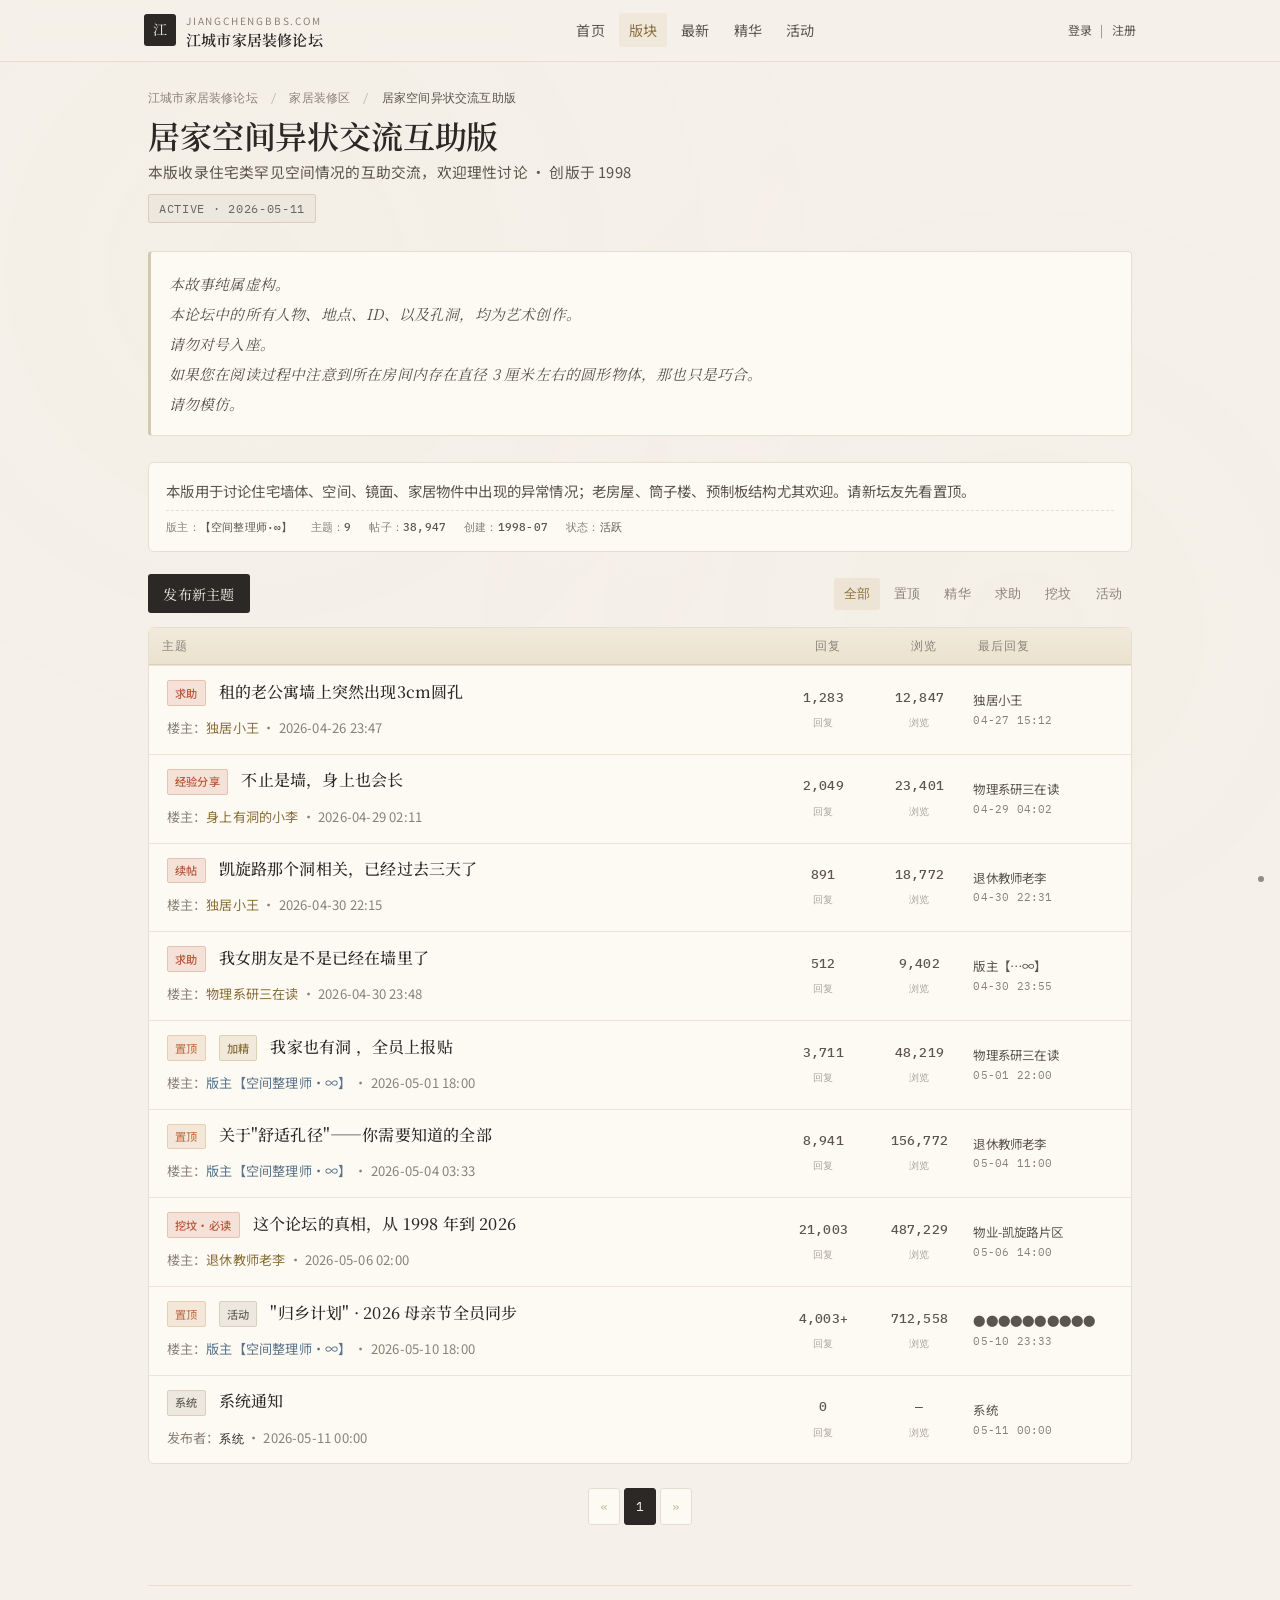
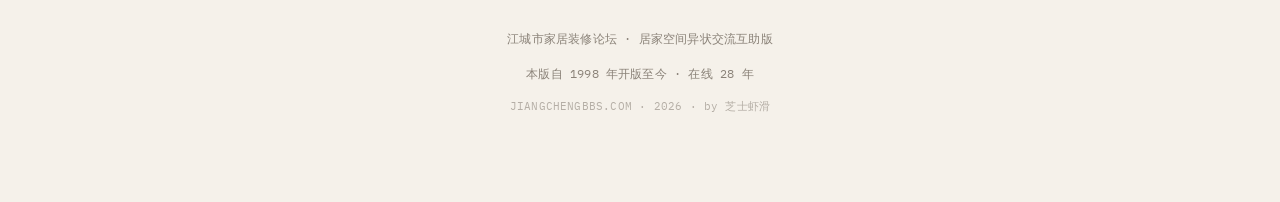
==== commit 61779c14: "Add files via upload" ====
--- a/board.html
+++ b/board.html
@@ -22,7 +22,7 @@
     <a href="index.html" class="brand">
       <div class="logo">江</div>
       <div>
-        <div class="label">JIANGCHENG · BBS</div>
+        <div class="label">JIANGCHENGBBS.COM</div>
         <div class="title">江城市家居装修论坛</div>
       </div>
     </a>
@@ -252,7 +252,7 @@
     <div class="meta">
       <p>江城市家居装修论坛 · 居家空间异状交流互助版</p>
       <p>本版自 1998 年开版至今 · 在线 28 年</p>
-      <p class="small">JIANGCHENG · BBS · 2026</p>
+      <p class="small">JIANGCHENGBBS.COM · 2026 · by 芝士虾滑</p>
     </div>
   </footer>
 
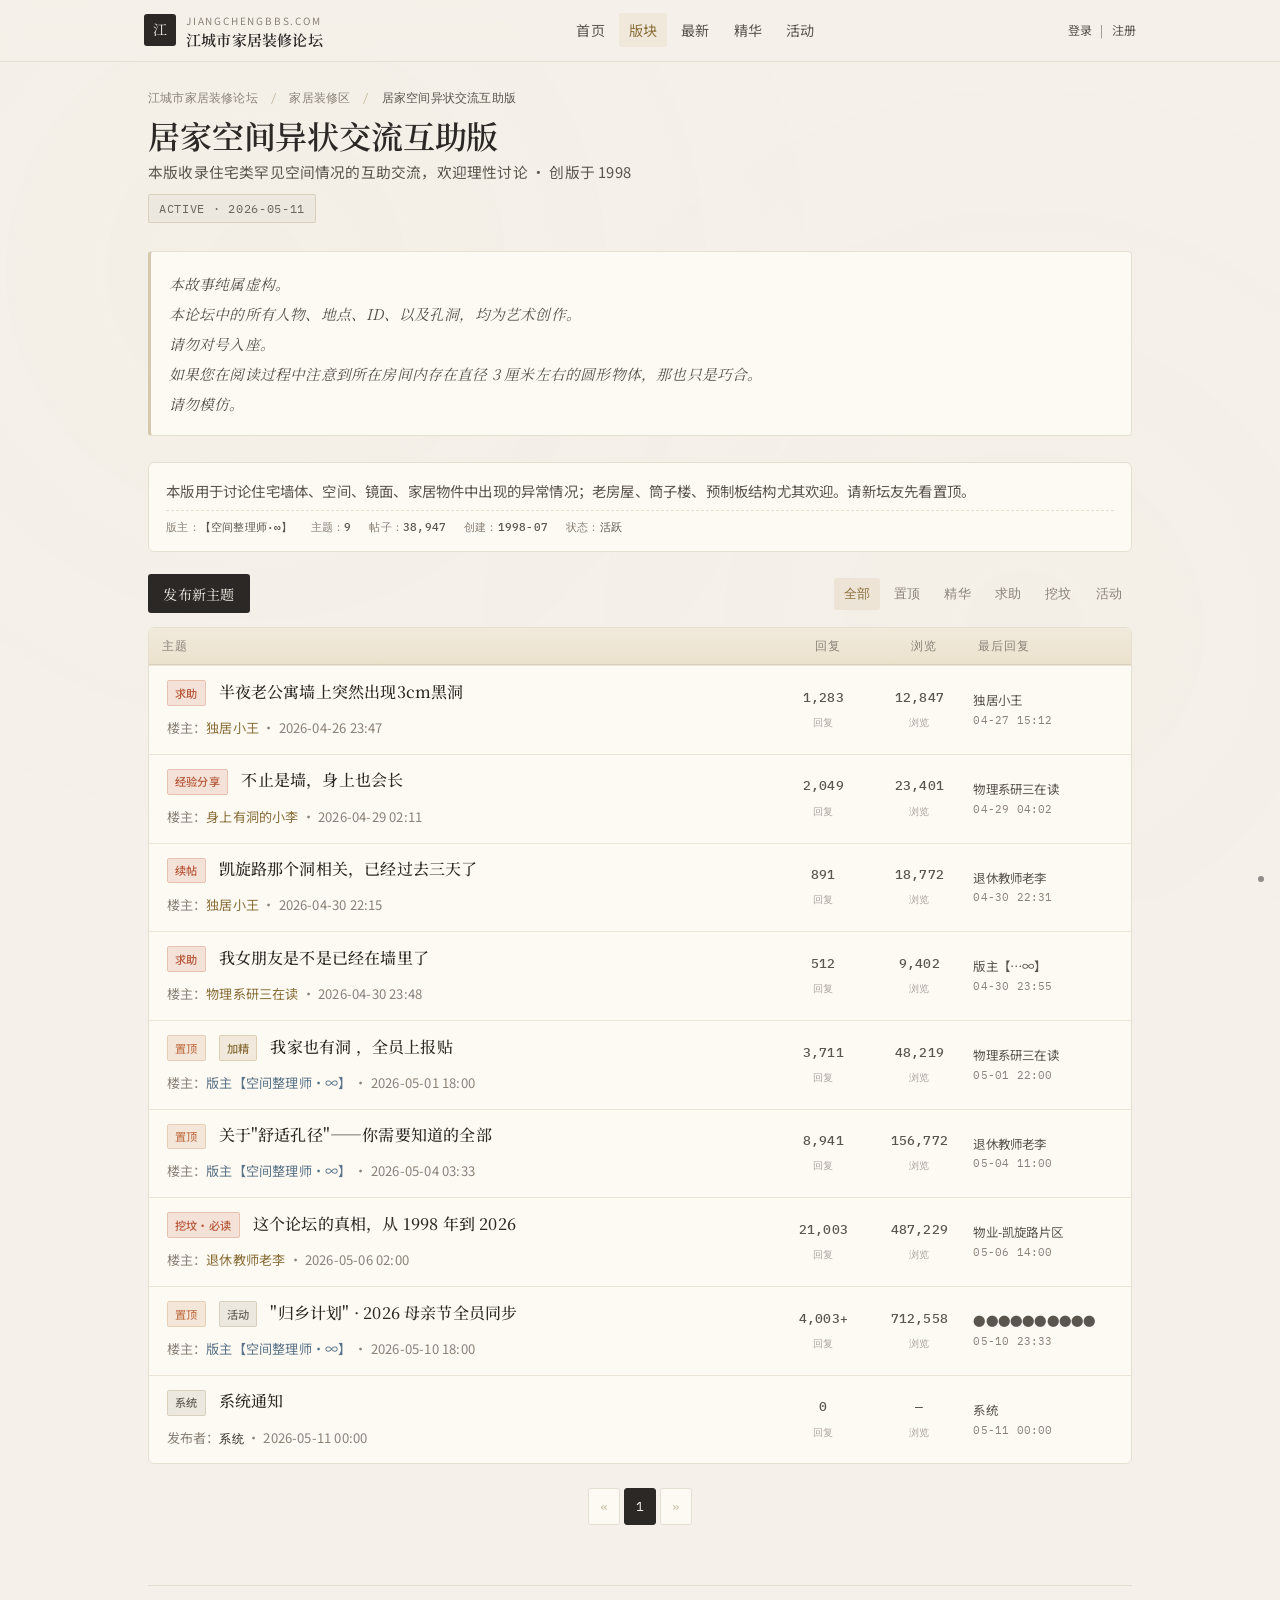
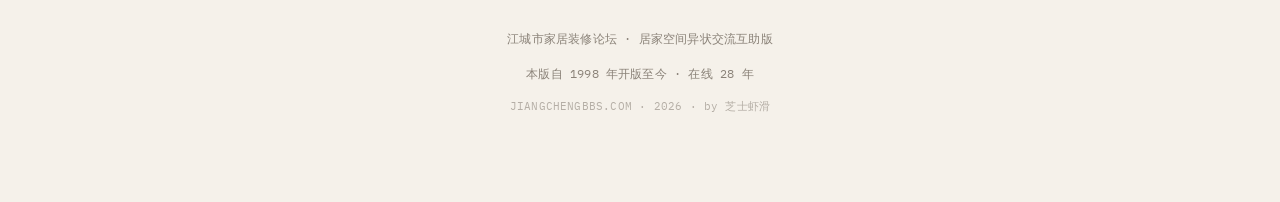
==== commit 365c0b2f: "Add files via upload" ====
--- a/board.html
+++ b/board.html
@@ -106,7 +106,7 @@
     <div class="thread-row">
       <div class="tr-main">
         <span class="badge badge-hot">求助</span>
-        <a href="thread-1.html" class="tr-title">租的老公寓墙上突然出现3cm圆孔</a>
+        <a href="thread-1.html" class="tr-title">半夜老公寓墙上突然出现3cm黑洞</a>
         <span class="tr-author">楼主：<span class="by-op">独居小王</span> · 2026-04-26 23:47</span>
       </div>
       <div class="tr-stat"><span class="n">1,283</span><span class="lbl">回复</span></div>
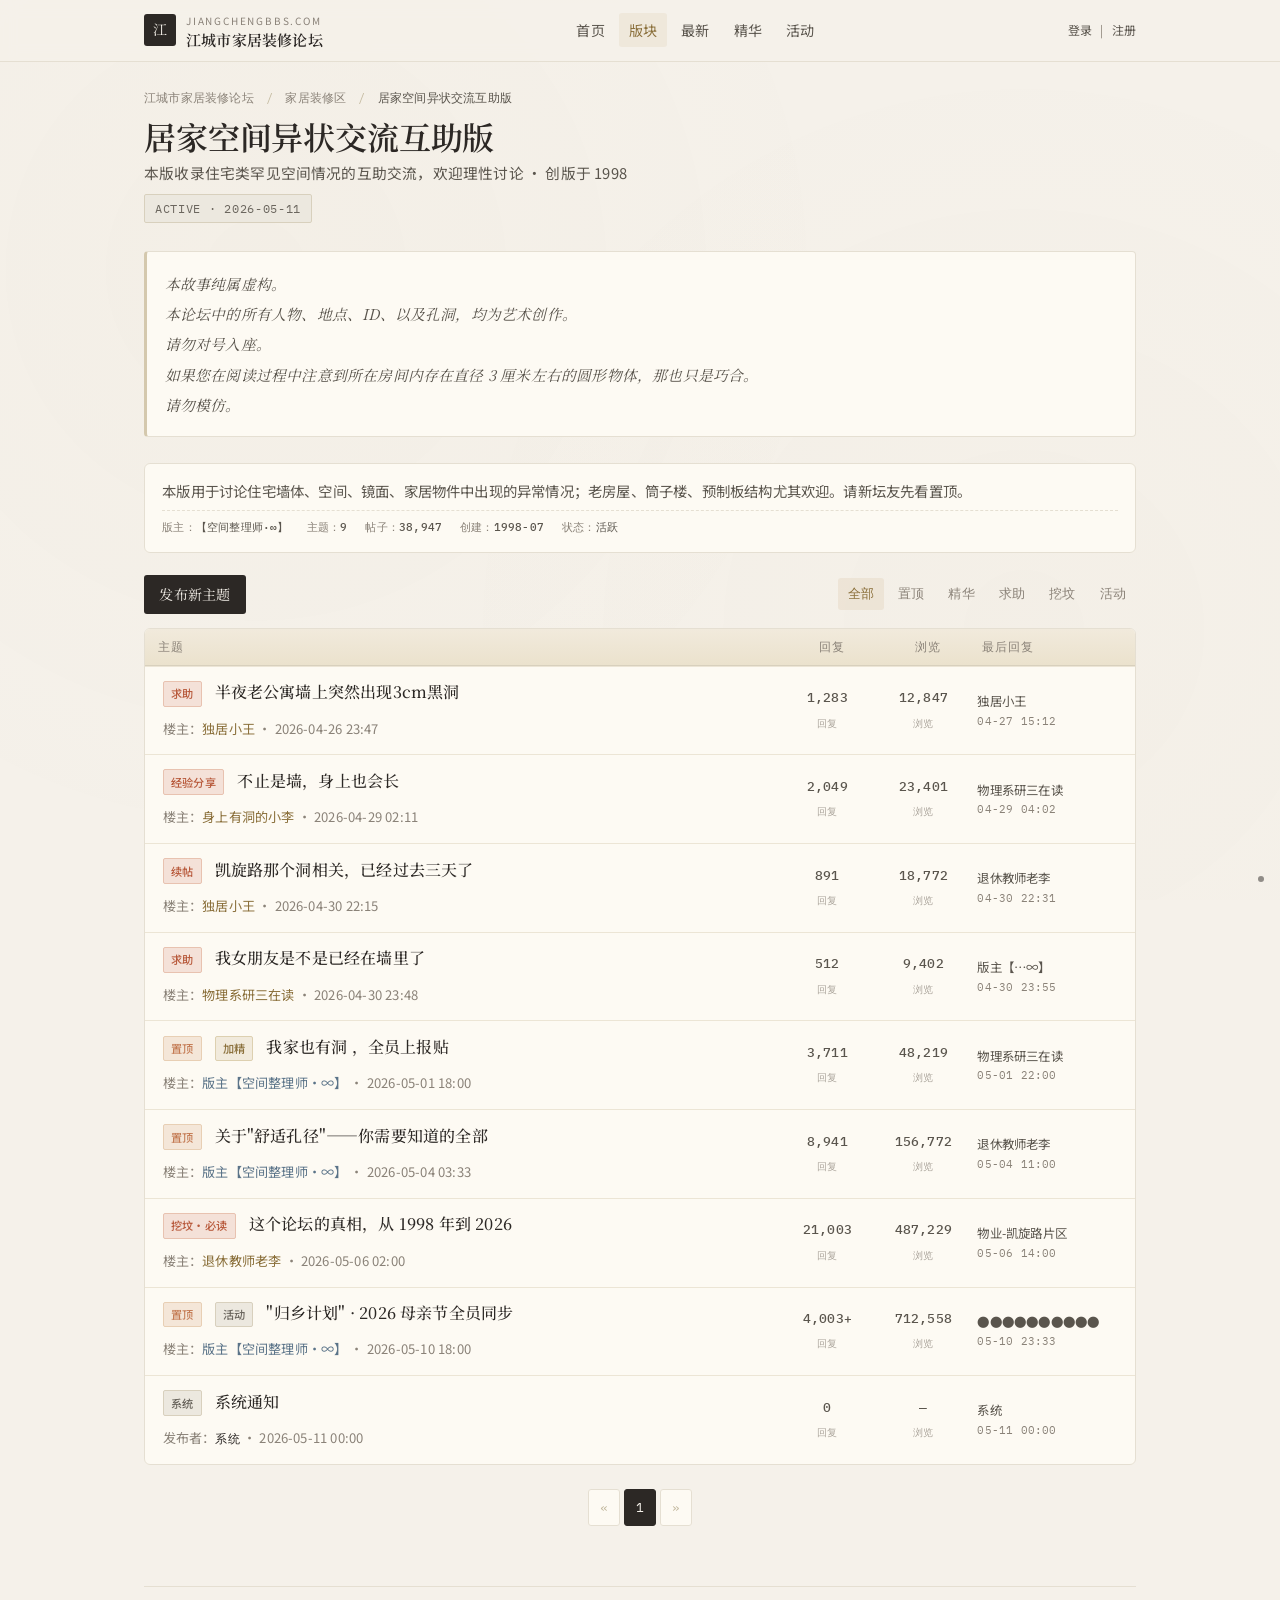
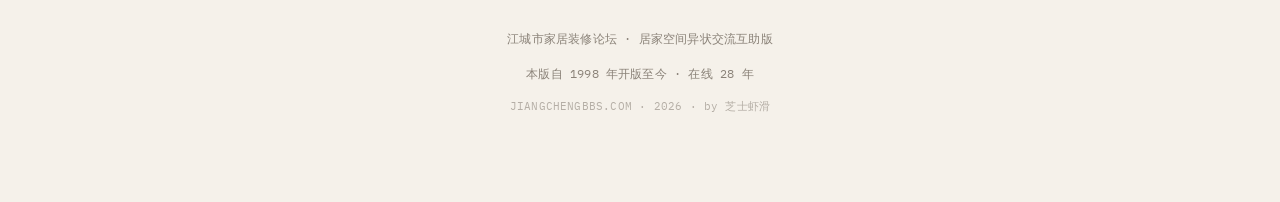
==== commit 8bd7ac32: "jiangchengbbsV1.1" ====
--- a/board.html
+++ b/board.html
@@ -2,8 +2,17 @@
 <html lang="zh-CN">
 <head>
 <meta charset="UTF-8" />
-<meta name="viewport" content="width=device-width, initial-scale=1.0, viewport-fit=cover" />
+<meta name="viewport" content="width=device-width, initial-scale=1.0, viewport-fit=cover, maximum-scale=5.0, user-scalable=yes" />
 <meta name="theme-color" content="#f5f1ea" />
+<!-- mobile-pwa-head-injected -->
+<meta name="apple-mobile-web-app-capable" content="yes" />
+<meta name="apple-mobile-web-app-status-bar-style" content="default" />
+<meta name="apple-mobile-web-app-title" content="江城论坛" />
+<meta name="mobile-web-app-capable" content="yes" />
+<meta name="format-detection" content="telephone=no" />
+<meta name="color-scheme" content="light dark" />
+<link rel="manifest" href="manifest.json" />
+<link rel="apple-touch-icon" href="data:image/svg+xml;utf8,%3Csvg%20xmlns%3D%22http%3A%2F%2Fwww.w3.org%2F2000%2Fsvg%22%20viewBox%3D%220%200%20180%20180%22%3E%3Crect%20width%3D%22180%22%20height%3D%22180%22%20rx%3D%2228%22%20fill%3D%22%232c2825%22%2F%3E%3Ctext%20x%3D%2290%22%20y%3D%22122%22%20font-family%3D%22%27Noto%20Serif%20SC%27%2Cserif%22%20font-size%3D%22112%22%20font-weight%3D%22600%22%20text-anchor%3D%22middle%22%20fill%3D%22%23f5f1ea%22%3E%E6%B1%9F%3C%2Ftext%3E%3Ccircle%20cx%3D%22146%22%20cy%3D%22150%22%20r%3D%223.6%22%20fill%3D%22%23f5f1ea%22%20opacity%3D%220.4%22%2F%3E%3C%2Fsvg%3E" />
 <title>居家空间异状交流互助版 · 江城市家居装修论坛</title>
 <link rel="preconnect" href="https://fonts.googleapis.com" />
 <link rel="preconnect" href="https://fonts.gstatic.com" crossorigin />
--- a/styles.css
+++ b/styles.css
@@ -1657,3 +1657,594 @@
   body { -webkit-font-smoothing: antialiased; }
   .badge { letter-spacing: 0.035em; }
 }
+
+/* ============================================================
+ * ▼▼▼ 移动端优化追加段 v2 ▼▼▼
+ * 安全区·触摸热区·深色模式·横屏警告·阅读进度·全屏阅读
+ * ============================================================ */
+
+/* ---------- 顶/底安全区适配（刘海屏 / 灵动岛 / Home indicator） ---------- */
+.forum-mast {
+  padding-top: env(safe-area-inset-top);
+  padding-left: env(safe-area-inset-left);
+  padding-right: env(safe-area-inset-right);
+}
+body {
+  /* iOS 全屏 / PWA 时给底部留出 home indicator 高度 */
+  min-height: 100vh;
+  min-height: 100dvh;
+}
+.container {
+  padding-left: max(16px, env(safe-area-inset-left));
+  padding-right: max(16px, env(safe-area-inset-right));
+  padding-bottom: calc(64px + env(safe-area-inset-bottom));
+}
+
+/* ---------- 触摸热区全面 ≥ 44px ---------- */
+@media (hover: none) and (pointer: coarse) {
+  .main-nav a,
+  .user-area a,
+  .breadcrumb a,
+  .thread-meta-bar .ops a,
+  .board-toolbar .filters a,
+  .pagination a,
+  .pagination span,
+  .mention {
+    min-height: 44px;
+    display: inline-flex;
+    align-items: center;
+    padding-top: 4px;
+    padding-bottom: 4px;
+  }
+  /* 列表项整行可点 */
+  .thread-row,
+  .board-row {
+    min-height: 64px;
+  }
+}
+
+/* ---------- 角落小圆点：扩大不可见触摸热区到 44×44 ---------- */
+.corner-dot::before {
+  content: "";
+  position: absolute;
+  inset: -19px;            /* 6px + 38px = 44px 总尺寸 */
+  border-radius: 50%;
+  background: transparent;
+  /* 注意：不要 pointer-events: none，让 ::before 接收点击 */
+}
+
+/* ---------- 阅读进度恢复提示条 ---------- */
+.resume-toast {
+  position: fixed;
+  left: 50%;
+  bottom: calc(74px + env(safe-area-inset-bottom));
+  transform: translateX(-50%) translateY(20px);
+  background: rgba(44, 40, 37, 0.94);
+  color: #f5f1ea;
+  padding: 10px 16px;
+  border-radius: 22px;
+  font-family: "IBM Plex Mono", monospace;
+  font-size: 12.5px;
+  letter-spacing: 0.04em;
+  z-index: 60;
+  opacity: 0;
+  pointer-events: none;
+  transition: opacity 0.5s, transform 0.5s cubic-bezier(0.2, 0.7, 0.3, 1);
+  box-shadow: 0 4px 18px rgba(0, 0, 0, 0.18);
+  backdrop-filter: blur(8px);
+  -webkit-backdrop-filter: blur(8px);
+  max-width: calc(100vw - 32px);
+  white-space: nowrap;
+}
+.resume-toast.show {
+  opacity: 1;
+  pointer-events: auto;
+  transform: translateX(-50%) translateY(0);
+}
+.resume-toast button {
+  background: transparent;
+  border: 1px solid rgba(245, 241, 234, 0.3);
+  color: #f5f1ea;
+  padding: 3px 10px;
+  margin-left: 10px;
+  border-radius: 12px;
+  font-family: inherit;
+  font-size: 11.5px;
+  cursor: pointer;
+  min-height: 28px;
+}
+.resume-toast button:active { background: rgba(245, 241, 234, 0.1); }
+
+/* ---------- 全屏阅读模式（隐藏头部，纯文字沉浸） ---------- */
+body.immersive .forum-mast {
+  transform: translateY(-100%);
+  transition: transform 0.6s cubic-bezier(0.4, 0, 0.2, 1);
+}
+body:not(.immersive) .forum-mast {
+  transform: translateY(0);
+  transition: transform 0.6s cubic-bezier(0.4, 0, 0.2, 1);
+}
+
+/* 浮动"沉浸/退出沉浸"按钮 */
+.immersive-toggle {
+  position: fixed;
+  left: 14px;
+  bottom: calc(14px + env(safe-area-inset-bottom));
+  width: 44px;
+  height: 44px;
+  border-radius: 50%;
+  background: rgba(253, 250, 243, 0.85);
+  border: 1px solid #d8d0bd;
+  color: #5a554d;
+  font-family: "IBM Plex Mono", monospace;
+  font-size: 11px;
+  letter-spacing: 0.04em;
+  cursor: pointer;
+  z-index: 49;
+  opacity: 0;
+  transform: translateY(10px);
+  transition: opacity 0.4s, transform 0.4s, background 0.25s;
+  backdrop-filter: blur(8px);
+  -webkit-backdrop-filter: blur(8px);
+  box-shadow: 0 2px 10px rgba(0, 0, 0, 0.06);
+}
+.immersive-toggle.visible {
+  opacity: 1;
+  transform: translateY(0);
+}
+.immersive-toggle:active {
+  background: rgba(232, 220, 195, 0.9);
+}
+@media (min-width: 769px) {
+  .immersive-toggle { display: none; } /* 桌面端不显示 */
+}
+
+/* ---------- 横屏体验提示（竖屏沉浸感强化） ---------- */
+.orientation-hint {
+  position: fixed;
+  inset: 0;
+  background: #f5f1ea;
+  z-index: 9000;
+  display: none;
+  flex-direction: column;
+  align-items: center;
+  justify-content: center;
+  padding: 24px;
+  text-align: center;
+  font-family: "Noto Serif SC", serif;
+  color: #2c2825;
+  opacity: 0;
+  transition: opacity 0.5s;
+}
+.orientation-hint.show { display: flex; opacity: 1; }
+.orientation-hint .icon {
+  width: 48px;
+  height: 80px;
+  border: 2px solid #2c2825;
+  border-radius: 8px;
+  margin-bottom: 20px;
+  position: relative;
+  animation: rotate-hint 2.6s ease-in-out infinite;
+}
+.orientation-hint .icon::after {
+  content: "";
+  position: absolute;
+  left: 50%;
+  bottom: 6px;
+  transform: translateX(-50%);
+  width: 14px;
+  height: 14px;
+  border-radius: 50%;
+  background: #2c2825;
+}
+@keyframes rotate-hint {
+  0%, 30% { transform: rotate(90deg); }
+  50%, 100% { transform: rotate(0deg); }
+}
+.orientation-hint .text {
+  font-size: 1.05em;
+  font-weight: 500;
+  margin-bottom: 6px;
+}
+.orientation-hint .sub {
+  font-family: "Noto Sans SC", sans-serif;
+  font-size: 0.86em;
+  color: #8a8278;
+  letter-spacing: 0.04em;
+  line-height: 1.8;
+  max-width: 280px;
+}
+.orientation-hint .sub em {
+  font-style: italic;
+  color: #6b665e;
+  display: block;
+  margin-top: 6px;
+  font-size: 0.92em;
+}
+
+/* 仅手机横屏才显示提示 */
+@media (max-width: 900px) and (orientation: landscape) and (max-height: 500px) {
+  body:not(.allow-landscape) .orientation-hint { display: flex; opacity: 1; }
+  body:not(.allow-landscape) .container,
+  body:not(.allow-landscape) .forum-mast { filter: blur(2px); }
+}
+
+/* ---------- 阅读字体在手机端进一步优化 ---------- */
+@media (max-width: 640px) {
+  body {
+    font-size: 16.5px;
+    line-height: 1.88;
+    letter-spacing: 0.015em;
+  }
+  .post-body {
+    font-size: 1em;
+    line-height: 1.92;
+  }
+  .post-body p {
+    margin: 0.7em 0;
+  }
+  .post-body strong {
+    font-weight: 600;
+    /* 加粗时增加可读性的微调 */
+    color: #1a1815;
+  }
+}
+
+/* ---------- 长按反馈（不打断浏览） ---------- */
+.long-press-feedback {
+  position: relative;
+}
+.long-press-active {
+  animation: long-press-pulse 0.4s ease;
+}
+@keyframes long-press-pulse {
+  0% { background: transparent; }
+  50% { background: rgba(184, 151, 90, 0.14); }
+  100% { background: transparent; }
+}
+
+/* ---------- 图片：禁止默认蓝色拖拽高亮，允许长按保存 ---------- */
+.post-body img,
+.post-images img {
+  -webkit-touch-callout: default; /* 允许长按弹出"保存图片" */
+  -webkit-user-drag: none;
+  user-select: none;
+}
+
+/* ---------- 极轻微的"页面呼吸"动画（增加氛围） ---------- */
+@media (prefers-reduced-motion: no-preference) {
+  body::before {
+    animation: page-breathe 14s ease-in-out infinite;
+  }
+}
+@keyframes page-breathe {
+  0%, 100% {
+    background-image:
+      radial-gradient(circle at 20% 30%, rgba(184,151,90,0.025), transparent 50%),
+      radial-gradient(circle at 80% 70%, rgba(184,151,90,0.02), transparent 50%);
+  }
+  50% {
+    background-image:
+      radial-gradient(circle at 22% 32%, rgba(184,151,90,0.045), transparent 52%),
+      radial-gradient(circle at 78% 68%, rgba(184,151,90,0.04), transparent 52%);
+  }
+}
+
+/* ---------- 设备倾斜引起的极微视差（由 JS 控制） ---------- */
+.container, .forum-mast {
+  transform: translate3d(0, 0, 0);
+  will-change: transform;
+}
+
+/* ============================================================
+ * 深色模式（自动跟随系统）—— 维持"夜里读旧帖子"的氛围
+ * 用户也可手动切换：body.dark-mode / body.light-mode
+ * ============================================================ */
+@media (prefers-color-scheme: dark) {
+  body:not(.light-mode) {
+    background: #15130f;
+    color: #c4baa0;
+  }
+  body:not(.light-mode) body::before,
+  body:not(.light-mode)::before {
+    background-image:
+      radial-gradient(circle at 20% 30%, rgba(184,151,90,0.04), transparent 50%),
+      radial-gradient(circle at 80% 70%, rgba(184,151,90,0.03), transparent 50%);
+  }
+
+  body:not(.light-mode) .forum-mast {
+    background: rgba(21, 19, 15, 0.94);
+    border-bottom-color: #2a2620;
+  }
+  body:not(.light-mode) .forum-mast .logo {
+    background: #c4baa0;
+    color: #15130f;
+  }
+  body:not(.light-mode) .forum-mast .label { color: #6b665e; }
+  body:not(.light-mode) .forum-mast .title { color: #d8d0bd; }
+  body:not(.light-mode) .main-nav a { color: #8a8278; }
+  body:not(.light-mode) .main-nav a:hover { color: #d8d0bd; background: rgba(184, 151, 90, 0.08); }
+  body:not(.light-mode) .main-nav a.active { color: #c9a96e; }
+  body:not(.light-mode) .user-area a { color: #8a8278; }
+
+  body:not(.light-mode) .breadcrumb,
+  body:not(.light-mode) .breadcrumb a { color: #6b665e; }
+  body:not(.light-mode) .breadcrumb .current { color: #8a8278; }
+  body:not(.light-mode) .breadcrumb .sep { color: #3a352f; }
+
+  body:not(.light-mode) .forum-header h1 { color: #d8d0bd; }
+  body:not(.light-mode) .forum-header .sub { color: #8a8278; }
+  body:not(.light-mode) .forum-header .archive-tag {
+    background: #1f1c17;
+    color: #8a8278;
+    border-color: #3a352f;
+  }
+
+  body:not(.light-mode) .top-disclaimer {
+    background: #1c1914;
+    border-color: #2a2620;
+    border-left-color: #5a554d;
+    color: #8a8278;
+  }
+  body:not(.light-mode) .top-disclaimer .last-line { color: #6b665e; }
+  body:not(.light-mode) .top-disclaimer .last-line:hover { color: #c4baa0; }
+
+  body:not(.light-mode) .thread-card,
+  body:not(.light-mode) .section-group,
+  body:not(.light-mode) .thread-list,
+  body:not(.light-mode) .toc,
+  body:not(.light-mode) .site-notice,
+  body:not(.light-mode) .board-intro,
+  body:not(.light-mode) .reply-box {
+    background: #1c1914;
+    border-color: #2a2620;
+  }
+  body:not(.light-mode) .thread-head,
+  body:not(.light-mode) .section-group .group-head,
+  body:not(.light-mode) .thread-list .list-head,
+  body:not(.light-mode) .toc-head {
+    background: linear-gradient(180deg, #221e18, #1a1713);
+    border-bottom-color: #2a2620;
+  }
+  body:not(.light-mode) .thread-head h2,
+  body:not(.light-mode) .section-group .group-head,
+  body:not(.light-mode) .toc-head { color: #d8d0bd; }
+
+  body:not(.light-mode) .reply { border-top-color: #2a2620; }
+  body:not(.light-mode) .reply:hover { background: rgba(184, 151, 90, 0.04); }
+  body:not(.light-mode) .username { color: #d8d0bd; }
+  body:not(.light-mode) .username.is-system { color: #c9a96e; }
+  body:not(.light-mode) .timestamp,
+  body:not(.light-mode) .floor-num { color: #6b665e; }
+
+  body:not(.light-mode) strong { color: #f5f1ea; }
+  body:not(.light-mode) em { color: #8a8278; }
+  body:not(.light-mode) del { color: #5a554d; }
+
+  body:not(.light-mode) blockquote.q {
+    background: rgba(184, 151, 90, 0.06);
+    border-left-color: #5a554d;
+    color: #a39a8a;
+  }
+
+  body:not(.light-mode) .img-placeholder {
+    background: #1f1c17;
+    border-color: #3a352f;
+    color: #6b665e;
+  }
+
+  body:not(.light-mode) .video-desc {
+    background: #1f1c17;
+    border-color: #3a352f;
+    color: #a39a8a;
+  }
+  body:not(.light-mode) .video-desc .head {
+    color: #6b665e;
+    border-bottom-color: #3a352f;
+  }
+
+  body:not(.light-mode) .system-notice {
+    background: linear-gradient(180deg, #1c1914, #15130f);
+    border-color: #3a352f;
+  }
+  body:not(.light-mode) .system-stats {
+    background: rgba(184, 151, 90, 0.06);
+    border-left-color: #b8975a;
+    color: #a39a8a;
+  }
+  body:not(.light-mode) .system-warning {
+    color: #d49a78;
+    background: rgba(196, 123, 84, 0.08);
+    border-color: #8a4a3a;
+  }
+  body:not(.light-mode) .central-dot { background: #d8d0bd; }
+
+  body:not(.light-mode) .thread-locked-bar,
+  body:not(.light-mode) .moderation-block {
+    background: #1f1c17;
+    border-color: #3a352f;
+    color: #6b665e;
+  }
+  body:not(.light-mode) .moderation-block:hover {
+    background: #2a2620;
+    color: #a39a8a;
+  }
+
+  body:not(.light-mode) .narrator {
+    color: #6b665e;
+    background: rgba(184, 151, 90, 0.03);
+    border-color: #3a352f;
+  }
+
+  body:not(.light-mode) .badge-top { background: #2a1f1a; color: #d49a78; border-color: #5a3a2a; }
+  body:not(.light-mode) .badge-fine { background: #221e18; color: #c9a96e; border-color: #3a352f; }
+  body:not(.light-mode) .badge-locked { background: #1f1c17; color: #8a8278; border-color: #3a352f; }
+  body:not(.light-mode) .badge-hot { background: #2a1c17; color: #d4795a; border-color: #5a3a2a; }
+  body:not(.light-mode) .badge-verified { background: #1a2028; color: #8aa8c0; border-color: #2a3a4a; }
+
+  body:not(.light-mode) .thread-row,
+  body:not(.light-mode) .board-row { border-top-color: #2a2620; }
+  body:not(.light-mode) .thread-row:hover,
+  body:not(.light-mode) .board-row:hover { background: rgba(184, 151, 90, 0.04); }
+  body:not(.light-mode) .thread-row .tr-title,
+  body:not(.light-mode) .board-info .board-title { color: #d8d0bd; }
+  body:not(.light-mode) .thread-row .tr-stat .n,
+  body:not(.light-mode) .board-stats .num,
+  body:not(.light-mode) .board-last .post,
+  body:not(.light-mode) .thread-row .tr-last .who { color: #a39a8a; }
+  body:not(.light-mode) .thread-row .tr-author,
+  body:not(.light-mode) .thread-row .tr-last,
+  body:not(.light-mode) .thread-row .tr-stat,
+  body:not(.light-mode) .board-info .board-desc,
+  body:not(.light-mode) .board-info .board-tags,
+  body:not(.light-mode) .board-last { color: #6b665e; }
+
+  body:not(.light-mode) .board-toolbar .btn { background: #c4baa0; color: #15130f; }
+  body:not(.light-mode) .board-toolbar .btn:hover { background: #d8d0bd; }
+  body:not(.light-mode) .board-toolbar .filters a { color: #6b665e; }
+  body:not(.light-mode) .board-toolbar .filters a.active { color: #c9a96e; background: rgba(184, 151, 90, 0.1); }
+
+  body:not(.light-mode) .pagination a,
+  body:not(.light-mode) .pagination span {
+    background: #1c1914;
+    border-color: #2a2620;
+    color: #8a8278;
+  }
+  body:not(.light-mode) .pagination .current {
+    background: #c4baa0;
+    color: #15130f;
+    border-color: #c4baa0;
+  }
+  body:not(.light-mode) .pagination .disabled { color: #3a352f; }
+
+  body:not(.light-mode) .thread-nav { border-color: #2a2620; }
+  body:not(.light-mode) .thread-nav .nav-link { color: #8a8278; }
+  body:not(.light-mode) .thread-nav .nav-link .title { color: #d8d0bd; }
+  body:not(.light-mode) .thread-nav .nav-link.up .title { color: #8a8278; }
+
+  body:not(.light-mode) footer.final {
+    border-top-color: #2a2620;
+  }
+  body:not(.light-mode) footer.final .meta { color: #6b665e; }
+
+  body:not(.light-mode) .reply-box .lbl { color: #d8d0bd; }
+  body:not(.light-mode) .reply-box .pseudo-input {
+    background: #15130f;
+    border-color: #3a352f;
+    color: #6b665e;
+  }
+  body:not(.light-mode) .reply-box .actions button {
+    background: #5a554d;
+    color: #d8d0bd;
+  }
+
+  body:not(.light-mode) .immersive-toggle {
+    background: rgba(28, 25, 20, 0.85);
+    border-color: #3a352f;
+    color: #a39a8a;
+  }
+  body:not(.light-mode) .immersive-toggle:active {
+    background: rgba(58, 53, 47, 0.9);
+  }
+
+  body:not(.light-mode) .resume-toast {
+    background: rgba(28, 25, 20, 0.96);
+    color: #d8d0bd;
+  }
+
+  body:not(.light-mode) .orientation-hint { background: #15130f; color: #d8d0bd; }
+  body:not(.light-mode) .orientation-hint .icon { border-color: #d8d0bd; }
+  body:not(.light-mode) .orientation-hint .icon::after { background: #d8d0bd; }
+  body:not(.light-mode) .orientation-hint .sub { color: #6b665e; }
+
+  body:not(.light-mode) .corner-dot { background: #d8d0bd; }
+  body:not(.light-mode) .corner-tip { background: #d8d0bd; color: #15130f; }
+
+  body:not(.light-mode) .progress-bar {
+    background: linear-gradient(to right, #c9a96e, #d4b88a);
+  }
+
+  /* 深色模式下，恶意 ID 圆圈更"灼眼" */
+  body:not(.light-mode) .id-circle {
+    color: #d8d0bd;
+    text-shadow: 0 0 6px rgba(216, 208, 189, 0.25);
+  }
+
+  /* 深色模式下"未通过审核"块 hover 加深 */
+  body:not(.light-mode) .hidden-reply .reply { background: transparent; }
+}
+
+/* 用户手动切换的深色模式（覆盖 prefers-color-scheme:light 的设备） */
+body.dark-mode {
+  background: #15130f;
+  color: #c4baa0;
+}
+body.dark-mode .forum-mast { background: rgba(21, 19, 15, 0.94); border-bottom-color: #2a2620; }
+body.dark-mode .forum-mast .logo { background: #c4baa0; color: #15130f; }
+body.dark-mode .forum-mast .title { color: #d8d0bd; }
+body.dark-mode .forum-mast .label,
+body.dark-mode .main-nav a,
+body.dark-mode .user-area a,
+body.dark-mode .breadcrumb,
+body.dark-mode .breadcrumb a { color: #8a8278; }
+body.dark-mode .forum-header h1,
+body.dark-mode .thread-head h2,
+body.dark-mode .username,
+body.dark-mode .thread-row .tr-title,
+body.dark-mode .board-info .board-title { color: #d8d0bd; }
+body.dark-mode strong { color: #f5f1ea; }
+body.dark-mode .thread-card,
+body.dark-mode .section-group,
+body.dark-mode .thread-list,
+body.dark-mode .site-notice,
+body.dark-mode .board-intro,
+body.dark-mode .reply-box,
+body.dark-mode .top-disclaimer {
+  background: #1c1914;
+  border-color: #2a2620;
+}
+body.dark-mode .thread-head,
+body.dark-mode .section-group .group-head,
+body.dark-mode .thread-list .list-head {
+  background: linear-gradient(180deg, #221e18, #1a1713);
+  border-bottom-color: #2a2620;
+}
+body.dark-mode .reply { border-top-color: #2a2620; }
+body.dark-mode blockquote.q {
+  background: rgba(184, 151, 90, 0.06);
+  border-left-color: #5a554d;
+  color: #a39a8a;
+}
+
+/* ---------- 用户启用动效偏好关闭后，全部呼吸停掉 ---------- */
+@media (prefers-reduced-motion: reduce) {
+  body::before, .central-dot, .avatar-mod::after,
+  blockquote.q, .id-circle, .corner-dot::after {
+    animation: none !important;
+  }
+}
+
+/* ---------- 列表行更易点（手机） ---------- */
+@media (max-width: 640px) {
+  .thread-row { padding: 1.1em 1em; }
+  .board-row { padding: 1.05em 1em; }
+  .reply { padding-top: 1.1em; padding-bottom: 1.1em; }
+  .reply-head { gap: 0.7em; }
+  .avatar { width: 36px; height: 36px; font-size: 0.95em; }
+}
+
+/* ---------- 加大 corner-tip 字号方便看清 ---------- */
+@media (max-width: 640px) {
+  .corner-tip {
+    font-size: 12px;
+    padding: 9px 13px;
+  }
+}
+
+/* ---------- 帖子链接点击时的微弱描边 ---------- */
+@media (hover: none) {
+  .tr-title:active,
+  .board-title:active {
+    color: #b85a3c;
+  }
+}
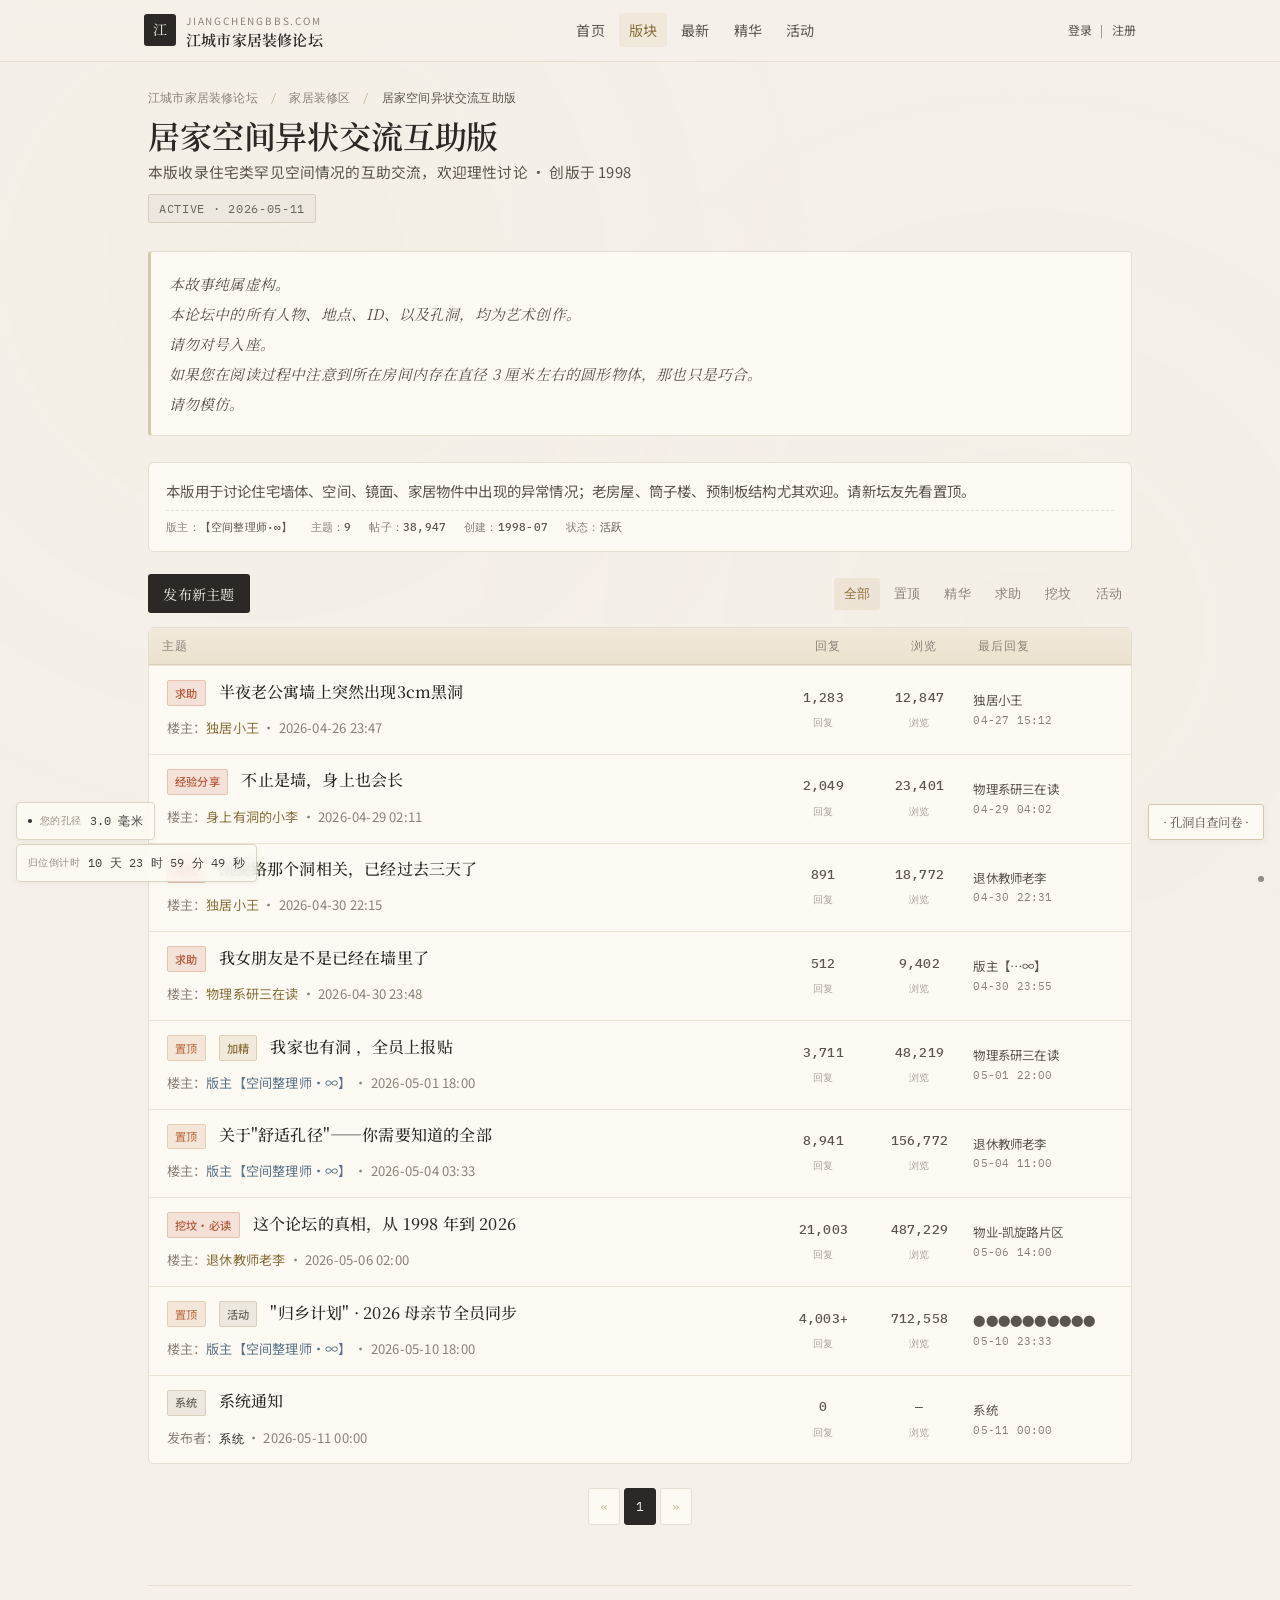
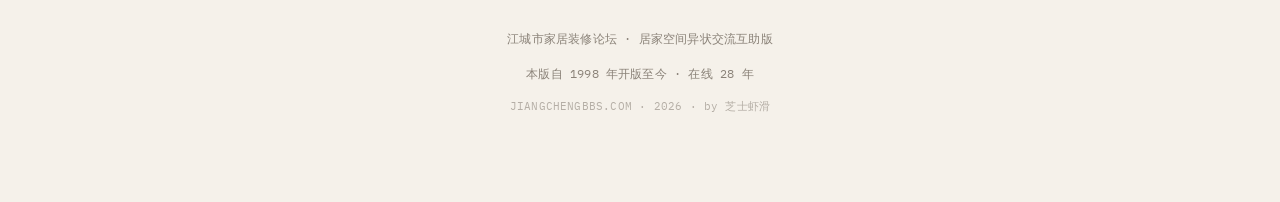
==== commit 714baeea: "jianngchengbbsV1.3" ====
--- a/board.html
+++ b/board.html
@@ -2,17 +2,8 @@
 <html lang="zh-CN">
 <head>
 <meta charset="UTF-8" />
-<meta name="viewport" content="width=device-width, initial-scale=1.0, viewport-fit=cover, maximum-scale=5.0, user-scalable=yes" />
+<meta name="viewport" content="width=device-width, initial-scale=1.0, viewport-fit=cover" />
 <meta name="theme-color" content="#f5f1ea" />
-<!-- mobile-pwa-head-injected -->
-<meta name="apple-mobile-web-app-capable" content="yes" />
-<meta name="apple-mobile-web-app-status-bar-style" content="default" />
-<meta name="apple-mobile-web-app-title" content="江城论坛" />
-<meta name="mobile-web-app-capable" content="yes" />
-<meta name="format-detection" content="telephone=no" />
-<meta name="color-scheme" content="light dark" />
-<link rel="manifest" href="manifest.json" />
-<link rel="apple-touch-icon" href="data:image/svg+xml;utf8,%3Csvg%20xmlns%3D%22http%3A%2F%2Fwww.w3.org%2F2000%2Fsvg%22%20viewBox%3D%220%200%20180%20180%22%3E%3Crect%20width%3D%22180%22%20height%3D%22180%22%20rx%3D%2228%22%20fill%3D%22%232c2825%22%2F%3E%3Ctext%20x%3D%2290%22%20y%3D%22122%22%20font-family%3D%22%27Noto%20Serif%20SC%27%2Cserif%22%20font-size%3D%22112%22%20font-weight%3D%22600%22%20text-anchor%3D%22middle%22%20fill%3D%22%23f5f1ea%22%3E%E6%B1%9F%3C%2Ftext%3E%3Ccircle%20cx%3D%22146%22%20cy%3D%22150%22%20r%3D%223.6%22%20fill%3D%22%23f5f1ea%22%20opacity%3D%220.4%22%2F%3E%3C%2Fsvg%3E" />
 <title>居家空间异状交流互助版 · 江城市家居装修论坛</title>
 <link rel="preconnect" href="https://fonts.googleapis.com" />
 <link rel="preconnect" href="https://fonts.gstatic.com" crossorigin />
--- a/styles.css
+++ b/styles.css
@@ -1657,594 +1657,3 @@
   body { -webkit-font-smoothing: antialiased; }
   .badge { letter-spacing: 0.035em; }
 }
-
-/* ============================================================
- * ▼▼▼ 移动端优化追加段 v2 ▼▼▼
- * 安全区·触摸热区·深色模式·横屏警告·阅读进度·全屏阅读
- * ============================================================ */
-
-/* ---------- 顶/底安全区适配（刘海屏 / 灵动岛 / Home indicator） ---------- */
-.forum-mast {
-  padding-top: env(safe-area-inset-top);
-  padding-left: env(safe-area-inset-left);
-  padding-right: env(safe-area-inset-right);
-}
-body {
-  /* iOS 全屏 / PWA 时给底部留出 home indicator 高度 */
-  min-height: 100vh;
-  min-height: 100dvh;
-}
-.container {
-  padding-left: max(16px, env(safe-area-inset-left));
-  padding-right: max(16px, env(safe-area-inset-right));
-  padding-bottom: calc(64px + env(safe-area-inset-bottom));
-}
-
-/* ---------- 触摸热区全面 ≥ 44px ---------- */
-@media (hover: none) and (pointer: coarse) {
-  .main-nav a,
-  .user-area a,
-  .breadcrumb a,
-  .thread-meta-bar .ops a,
-  .board-toolbar .filters a,
-  .pagination a,
-  .pagination span,
-  .mention {
-    min-height: 44px;
-    display: inline-flex;
-    align-items: center;
-    padding-top: 4px;
-    padding-bottom: 4px;
-  }
-  /* 列表项整行可点 */
-  .thread-row,
-  .board-row {
-    min-height: 64px;
-  }
-}
-
-/* ---------- 角落小圆点：扩大不可见触摸热区到 44×44 ---------- */
-.corner-dot::before {
-  content: "";
-  position: absolute;
-  inset: -19px;            /* 6px + 38px = 44px 总尺寸 */
-  border-radius: 50%;
-  background: transparent;
-  /* 注意：不要 pointer-events: none，让 ::before 接收点击 */
-}
-
-/* ---------- 阅读进度恢复提示条 ---------- */
-.resume-toast {
-  position: fixed;
-  left: 50%;
-  bottom: calc(74px + env(safe-area-inset-bottom));
-  transform: translateX(-50%) translateY(20px);
-  background: rgba(44, 40, 37, 0.94);
-  color: #f5f1ea;
-  padding: 10px 16px;
-  border-radius: 22px;
-  font-family: "IBM Plex Mono", monospace;
-  font-size: 12.5px;
-  letter-spacing: 0.04em;
-  z-index: 60;
-  opacity: 0;
-  pointer-events: none;
-  transition: opacity 0.5s, transform 0.5s cubic-bezier(0.2, 0.7, 0.3, 1);
-  box-shadow: 0 4px 18px rgba(0, 0, 0, 0.18);
-  backdrop-filter: blur(8px);
-  -webkit-backdrop-filter: blur(8px);
-  max-width: calc(100vw - 32px);
-  white-space: nowrap;
-}
-.resume-toast.show {
-  opacity: 1;
-  pointer-events: auto;
-  transform: translateX(-50%) translateY(0);
-}
-.resume-toast button {
-  background: transparent;
-  border: 1px solid rgba(245, 241, 234, 0.3);
-  color: #f5f1ea;
-  padding: 3px 10px;
-  margin-left: 10px;
-  border-radius: 12px;
-  font-family: inherit;
-  font-size: 11.5px;
-  cursor: pointer;
-  min-height: 28px;
-}
-.resume-toast button:active { background: rgba(245, 241, 234, 0.1); }
-
-/* ---------- 全屏阅读模式（隐藏头部，纯文字沉浸） ---------- */
-body.immersive .forum-mast {
-  transform: translateY(-100%);
-  transition: transform 0.6s cubic-bezier(0.4, 0, 0.2, 1);
-}
-body:not(.immersive) .forum-mast {
-  transform: translateY(0);
-  transition: transform 0.6s cubic-bezier(0.4, 0, 0.2, 1);
-}
-
-/* 浮动"沉浸/退出沉浸"按钮 */
-.immersive-toggle {
-  position: fixed;
-  left: 14px;
-  bottom: calc(14px + env(safe-area-inset-bottom));
-  width: 44px;
-  height: 44px;
-  border-radius: 50%;
-  background: rgba(253, 250, 243, 0.85);
-  border: 1px solid #d8d0bd;
-  color: #5a554d;
-  font-family: "IBM Plex Mono", monospace;
-  font-size: 11px;
-  letter-spacing: 0.04em;
-  cursor: pointer;
-  z-index: 49;
-  opacity: 0;
-  transform: translateY(10px);
-  transition: opacity 0.4s, transform 0.4s, background 0.25s;
-  backdrop-filter: blur(8px);
-  -webkit-backdrop-filter: blur(8px);
-  box-shadow: 0 2px 10px rgba(0, 0, 0, 0.06);
-}
-.immersive-toggle.visible {
-  opacity: 1;
-  transform: translateY(0);
-}
-.immersive-toggle:active {
-  background: rgba(232, 220, 195, 0.9);
-}
-@media (min-width: 769px) {
-  .immersive-toggle { display: none; } /* 桌面端不显示 */
-}
-
-/* ---------- 横屏体验提示（竖屏沉浸感强化） ---------- */
-.orientation-hint {
-  position: fixed;
-  inset: 0;
-  background: #f5f1ea;
-  z-index: 9000;
-  display: none;
-  flex-direction: column;
-  align-items: center;
-  justify-content: center;
-  padding: 24px;
-  text-align: center;
-  font-family: "Noto Serif SC", serif;
-  color: #2c2825;
-  opacity: 0;
-  transition: opacity 0.5s;
-}
-.orientation-hint.show { display: flex; opacity: 1; }
-.orientation-hint .icon {
-  width: 48px;
-  height: 80px;
-  border: 2px solid #2c2825;
-  border-radius: 8px;
-  margin-bottom: 20px;
-  position: relative;
-  animation: rotate-hint 2.6s ease-in-out infinite;
-}
-.orientation-hint .icon::after {
-  content: "";
-  position: absolute;
-  left: 50%;
-  bottom: 6px;
-  transform: translateX(-50%);
-  width: 14px;
-  height: 14px;
-  border-radius: 50%;
-  background: #2c2825;
-}
-@keyframes rotate-hint {
-  0%, 30% { transform: rotate(90deg); }
-  50%, 100% { transform: rotate(0deg); }
-}
-.orientation-hint .text {
-  font-size: 1.05em;
-  font-weight: 500;
-  margin-bottom: 6px;
-}
-.orientation-hint .sub {
-  font-family: "Noto Sans SC", sans-serif;
-  font-size: 0.86em;
-  color: #8a8278;
-  letter-spacing: 0.04em;
-  line-height: 1.8;
-  max-width: 280px;
-}
-.orientation-hint .sub em {
-  font-style: italic;
-  color: #6b665e;
-  display: block;
-  margin-top: 6px;
-  font-size: 0.92em;
-}
-
-/* 仅手机横屏才显示提示 */
-@media (max-width: 900px) and (orientation: landscape) and (max-height: 500px) {
-  body:not(.allow-landscape) .orientation-hint { display: flex; opacity: 1; }
-  body:not(.allow-landscape) .container,
-  body:not(.allow-landscape) .forum-mast { filter: blur(2px); }
-}
-
-/* ---------- 阅读字体在手机端进一步优化 ---------- */
-@media (max-width: 640px) {
-  body {
-    font-size: 16.5px;
-    line-height: 1.88;
-    letter-spacing: 0.015em;
-  }
-  .post-body {
-    font-size: 1em;
-    line-height: 1.92;
-  }
-  .post-body p {
-    margin: 0.7em 0;
-  }
-  .post-body strong {
-    font-weight: 600;
-    /* 加粗时增加可读性的微调 */
-    color: #1a1815;
-  }
-}
-
-/* ---------- 长按反馈（不打断浏览） ---------- */
-.long-press-feedback {
-  position: relative;
-}
-.long-press-active {
-  animation: long-press-pulse 0.4s ease;
-}
-@keyframes long-press-pulse {
-  0% { background: transparent; }
-  50% { background: rgba(184, 151, 90, 0.14); }
-  100% { background: transparent; }
-}
-
-/* ---------- 图片：禁止默认蓝色拖拽高亮，允许长按保存 ---------- */
-.post-body img,
-.post-images img {
-  -webkit-touch-callout: default; /* 允许长按弹出"保存图片" */
-  -webkit-user-drag: none;
-  user-select: none;
-}
-
-/* ---------- 极轻微的"页面呼吸"动画（增加氛围） ---------- */
-@media (prefers-reduced-motion: no-preference) {
-  body::before {
-    animation: page-breathe 14s ease-in-out infinite;
-  }
-}
-@keyframes page-breathe {
-  0%, 100% {
-    background-image:
-      radial-gradient(circle at 20% 30%, rgba(184,151,90,0.025), transparent 50%),
-      radial-gradient(circle at 80% 70%, rgba(184,151,90,0.02), transparent 50%);
-  }
-  50% {
-    background-image:
-      radial-gradient(circle at 22% 32%, rgba(184,151,90,0.045), transparent 52%),
-      radial-gradient(circle at 78% 68%, rgba(184,151,90,0.04), transparent 52%);
-  }
-}
-
-/* ---------- 设备倾斜引起的极微视差（由 JS 控制） ---------- */
-.container, .forum-mast {
-  transform: translate3d(0, 0, 0);
-  will-change: transform;
-}
-
-/* ============================================================
- * 深色模式（自动跟随系统）—— 维持"夜里读旧帖子"的氛围
- * 用户也可手动切换：body.dark-mode / body.light-mode
- * ============================================================ */
-@media (prefers-color-scheme: dark) {
-  body:not(.light-mode) {
-    background: #15130f;
-    color: #c4baa0;
-  }
-  body:not(.light-mode) body::before,
-  body:not(.light-mode)::before {
-    background-image:
-      radial-gradient(circle at 20% 30%, rgba(184,151,90,0.04), transparent 50%),
-      radial-gradient(circle at 80% 70%, rgba(184,151,90,0.03), transparent 50%);
-  }
-
-  body:not(.light-mode) .forum-mast {
-    background: rgba(21, 19, 15, 0.94);
-    border-bottom-color: #2a2620;
-  }
-  body:not(.light-mode) .forum-mast .logo {
-    background: #c4baa0;
-    color: #15130f;
-  }
-  body:not(.light-mode) .forum-mast .label { color: #6b665e; }
-  body:not(.light-mode) .forum-mast .title { color: #d8d0bd; }
-  body:not(.light-mode) .main-nav a { color: #8a8278; }
-  body:not(.light-mode) .main-nav a:hover { color: #d8d0bd; background: rgba(184, 151, 90, 0.08); }
-  body:not(.light-mode) .main-nav a.active { color: #c9a96e; }
-  body:not(.light-mode) .user-area a { color: #8a8278; }
-
-  body:not(.light-mode) .breadcrumb,
-  body:not(.light-mode) .breadcrumb a { color: #6b665e; }
-  body:not(.light-mode) .breadcrumb .current { color: #8a8278; }
-  body:not(.light-mode) .breadcrumb .sep { color: #3a352f; }
-
-  body:not(.light-mode) .forum-header h1 { color: #d8d0bd; }
-  body:not(.light-mode) .forum-header .sub { color: #8a8278; }
-  body:not(.light-mode) .forum-header .archive-tag {
-    background: #1f1c17;
-    color: #8a8278;
-    border-color: #3a352f;
-  }
-
-  body:not(.light-mode) .top-disclaimer {
-    background: #1c1914;
-    border-color: #2a2620;
-    border-left-color: #5a554d;
-    color: #8a8278;
-  }
-  body:not(.light-mode) .top-disclaimer .last-line { color: #6b665e; }
-  body:not(.light-mode) .top-disclaimer .last-line:hover { color: #c4baa0; }
-
-  body:not(.light-mode) .thread-card,
-  body:not(.light-mode) .section-group,
-  body:not(.light-mode) .thread-list,
-  body:not(.light-mode) .toc,
-  body:not(.light-mode) .site-notice,
-  body:not(.light-mode) .board-intro,
-  body:not(.light-mode) .reply-box {
-    background: #1c1914;
-    border-color: #2a2620;
-  }
-  body:not(.light-mode) .thread-head,
-  body:not(.light-mode) .section-group .group-head,
-  body:not(.light-mode) .thread-list .list-head,
-  body:not(.light-mode) .toc-head {
-    background: linear-gradient(180deg, #221e18, #1a1713);
-    border-bottom-color: #2a2620;
-  }
-  body:not(.light-mode) .thread-head h2,
-  body:not(.light-mode) .section-group .group-head,
-  body:not(.light-mode) .toc-head { color: #d8d0bd; }
-
-  body:not(.light-mode) .reply { border-top-color: #2a2620; }
-  body:not(.light-mode) .reply:hover { background: rgba(184, 151, 90, 0.04); }
-  body:not(.light-mode) .username { color: #d8d0bd; }
-  body:not(.light-mode) .username.is-system { color: #c9a96e; }
-  body:not(.light-mode) .timestamp,
-  body:not(.light-mode) .floor-num { color: #6b665e; }
-
-  body:not(.light-mode) strong { color: #f5f1ea; }
-  body:not(.light-mode) em { color: #8a8278; }
-  body:not(.light-mode) del { color: #5a554d; }
-
-  body:not(.light-mode) blockquote.q {
-    background: rgba(184, 151, 90, 0.06);
-    border-left-color: #5a554d;
-    color: #a39a8a;
-  }
-
-  body:not(.light-mode) .img-placeholder {
-    background: #1f1c17;
-    border-color: #3a352f;
-    color: #6b665e;
-  }
-
-  body:not(.light-mode) .video-desc {
-    background: #1f1c17;
-    border-color: #3a352f;
-    color: #a39a8a;
-  }
-  body:not(.light-mode) .video-desc .head {
-    color: #6b665e;
-    border-bottom-color: #3a352f;
-  }
-
-  body:not(.light-mode) .system-notice {
-    background: linear-gradient(180deg, #1c1914, #15130f);
-    border-color: #3a352f;
-  }
-  body:not(.light-mode) .system-stats {
-    background: rgba(184, 151, 90, 0.06);
-    border-left-color: #b8975a;
-    color: #a39a8a;
-  }
-  body:not(.light-mode) .system-warning {
-    color: #d49a78;
-    background: rgba(196, 123, 84, 0.08);
-    border-color: #8a4a3a;
-  }
-  body:not(.light-mode) .central-dot { background: #d8d0bd; }
-
-  body:not(.light-mode) .thread-locked-bar,
-  body:not(.light-mode) .moderation-block {
-    background: #1f1c17;
-    border-color: #3a352f;
-    color: #6b665e;
-  }
-  body:not(.light-mode) .moderation-block:hover {
-    background: #2a2620;
-    color: #a39a8a;
-  }
-
-  body:not(.light-mode) .narrator {
-    color: #6b665e;
-    background: rgba(184, 151, 90, 0.03);
-    border-color: #3a352f;
-  }
-
-  body:not(.light-mode) .badge-top { background: #2a1f1a; color: #d49a78; border-color: #5a3a2a; }
-  body:not(.light-mode) .badge-fine { background: #221e18; color: #c9a96e; border-color: #3a352f; }
-  body:not(.light-mode) .badge-locked { background: #1f1c17; color: #8a8278; border-color: #3a352f; }
-  body:not(.light-mode) .badge-hot { background: #2a1c17; color: #d4795a; border-color: #5a3a2a; }
-  body:not(.light-mode) .badge-verified { background: #1a2028; color: #8aa8c0; border-color: #2a3a4a; }
-
-  body:not(.light-mode) .thread-row,
-  body:not(.light-mode) .board-row { border-top-color: #2a2620; }
-  body:not(.light-mode) .thread-row:hover,
-  body:not(.light-mode) .board-row:hover { background: rgba(184, 151, 90, 0.04); }
-  body:not(.light-mode) .thread-row .tr-title,
-  body:not(.light-mode) .board-info .board-title { color: #d8d0bd; }
-  body:not(.light-mode) .thread-row .tr-stat .n,
-  body:not(.light-mode) .board-stats .num,
-  body:not(.light-mode) .board-last .post,
-  body:not(.light-mode) .thread-row .tr-last .who { color: #a39a8a; }
-  body:not(.light-mode) .thread-row .tr-author,
-  body:not(.light-mode) .thread-row .tr-last,
-  body:not(.light-mode) .thread-row .tr-stat,
-  body:not(.light-mode) .board-info .board-desc,
-  body:not(.light-mode) .board-info .board-tags,
-  body:not(.light-mode) .board-last { color: #6b665e; }
-
-  body:not(.light-mode) .board-toolbar .btn { background: #c4baa0; color: #15130f; }
-  body:not(.light-mode) .board-toolbar .btn:hover { background: #d8d0bd; }
-  body:not(.light-mode) .board-toolbar .filters a { color: #6b665e; }
-  body:not(.light-mode) .board-toolbar .filters a.active { color: #c9a96e; background: rgba(184, 151, 90, 0.1); }
-
-  body:not(.light-mode) .pagination a,
-  body:not(.light-mode) .pagination span {
-    background: #1c1914;
-    border-color: #2a2620;
-    color: #8a8278;
-  }
-  body:not(.light-mode) .pagination .current {
-    background: #c4baa0;
-    color: #15130f;
-    border-color: #c4baa0;
-  }
-  body:not(.light-mode) .pagination .disabled { color: #3a352f; }
-
-  body:not(.light-mode) .thread-nav { border-color: #2a2620; }
-  body:not(.light-mode) .thread-nav .nav-link { color: #8a8278; }
-  body:not(.light-mode) .thread-nav .nav-link .title { color: #d8d0bd; }
-  body:not(.light-mode) .thread-nav .nav-link.up .title { color: #8a8278; }
-
-  body:not(.light-mode) footer.final {
-    border-top-color: #2a2620;
-  }
-  body:not(.light-mode) footer.final .meta { color: #6b665e; }
-
-  body:not(.light-mode) .reply-box .lbl { color: #d8d0bd; }
-  body:not(.light-mode) .reply-box .pseudo-input {
-    background: #15130f;
-    border-color: #3a352f;
-    color: #6b665e;
-  }
-  body:not(.light-mode) .reply-box .actions button {
-    background: #5a554d;
-    color: #d8d0bd;
-  }
-
-  body:not(.light-mode) .immersive-toggle {
-    background: rgba(28, 25, 20, 0.85);
-    border-color: #3a352f;
-    color: #a39a8a;
-  }
-  body:not(.light-mode) .immersive-toggle:active {
-    background: rgba(58, 53, 47, 0.9);
-  }
-
-  body:not(.light-mode) .resume-toast {
-    background: rgba(28, 25, 20, 0.96);
-    color: #d8d0bd;
-  }
-
-  body:not(.light-mode) .orientation-hint { background: #15130f; color: #d8d0bd; }
-  body:not(.light-mode) .orientation-hint .icon { border-color: #d8d0bd; }
-  body:not(.light-mode) .orientation-hint .icon::after { background: #d8d0bd; }
-  body:not(.light-mode) .orientation-hint .sub { color: #6b665e; }
-
-  body:not(.light-mode) .corner-dot { background: #d8d0bd; }
-  body:not(.light-mode) .corner-tip { background: #d8d0bd; color: #15130f; }
-
-  body:not(.light-mode) .progress-bar {
-    background: linear-gradient(to right, #c9a96e, #d4b88a);
-  }
-
-  /* 深色模式下，恶意 ID 圆圈更"灼眼" */
-  body:not(.light-mode) .id-circle {
-    color: #d8d0bd;
-    text-shadow: 0 0 6px rgba(216, 208, 189, 0.25);
-  }
-
-  /* 深色模式下"未通过审核"块 hover 加深 */
-  body:not(.light-mode) .hidden-reply .reply { background: transparent; }
-}
-
-/* 用户手动切换的深色模式（覆盖 prefers-color-scheme:light 的设备） */
-body.dark-mode {
-  background: #15130f;
-  color: #c4baa0;
-}
-body.dark-mode .forum-mast { background: rgba(21, 19, 15, 0.94); border-bottom-color: #2a2620; }
-body.dark-mode .forum-mast .logo { background: #c4baa0; color: #15130f; }
-body.dark-mode .forum-mast .title { color: #d8d0bd; }
-body.dark-mode .forum-mast .label,
-body.dark-mode .main-nav a,
-body.dark-mode .user-area a,
-body.dark-mode .breadcrumb,
-body.dark-mode .breadcrumb a { color: #8a8278; }
-body.dark-mode .forum-header h1,
-body.dark-mode .thread-head h2,
-body.dark-mode .username,
-body.dark-mode .thread-row .tr-title,
-body.dark-mode .board-info .board-title { color: #d8d0bd; }
-body.dark-mode strong { color: #f5f1ea; }
-body.dark-mode .thread-card,
-body.dark-mode .section-group,
-body.dark-mode .thread-list,
-body.dark-mode .site-notice,
-body.dark-mode .board-intro,
-body.dark-mode .reply-box,
-body.dark-mode .top-disclaimer {
-  background: #1c1914;
-  border-color: #2a2620;
-}
-body.dark-mode .thread-head,
-body.dark-mode .section-group .group-head,
-body.dark-mode .thread-list .list-head {
-  background: linear-gradient(180deg, #221e18, #1a1713);
-  border-bottom-color: #2a2620;
-}
-body.dark-mode .reply { border-top-color: #2a2620; }
-body.dark-mode blockquote.q {
-  background: rgba(184, 151, 90, 0.06);
-  border-left-color: #5a554d;
-  color: #a39a8a;
-}
-
-/* ---------- 用户启用动效偏好关闭后，全部呼吸停掉 ---------- */
-@media (prefers-reduced-motion: reduce) {
-  body::before, .central-dot, .avatar-mod::after,
-  blockquote.q, .id-circle, .corner-dot::after {
-    animation: none !important;
-  }
-}
-
-/* ---------- 列表行更易点（手机） ---------- */
-@media (max-width: 640px) {
-  .thread-row { padding: 1.1em 1em; }
-  .board-row { padding: 1.05em 1em; }
-  .reply { padding-top: 1.1em; padding-bottom: 1.1em; }
-  .reply-head { gap: 0.7em; }
-  .avatar { width: 36px; height: 36px; font-size: 0.95em; }
-}
-
-/* ---------- 加大 corner-tip 字号方便看清 ---------- */
-@media (max-width: 640px) {
-  .corner-tip {
-    font-size: 12px;
-    padding: 9px 13px;
-  }
-}
-
-/* ---------- 帖子链接点击时的微弱描边 ---------- */
-@media (hover: none) {
-  .tr-title:active,
-  .board-title:active {
-    color: #b85a3c;
-  }
-}
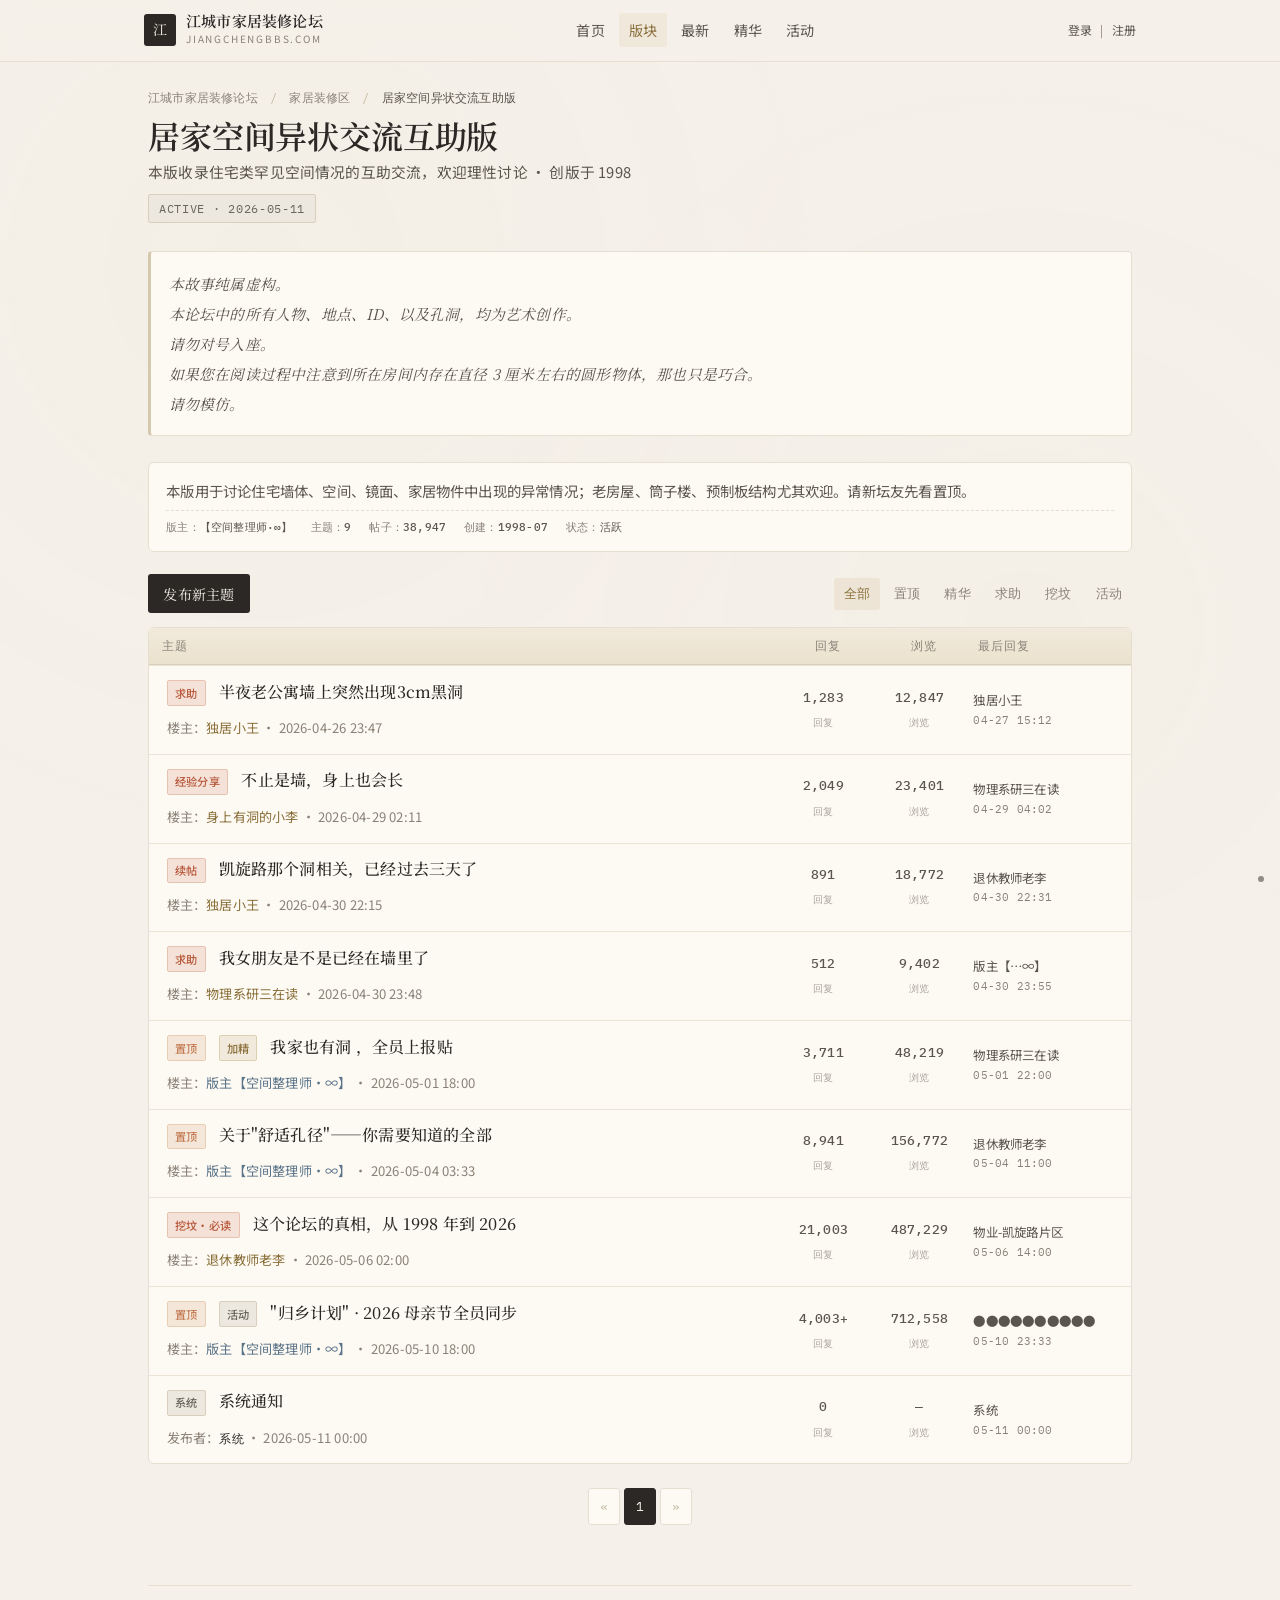
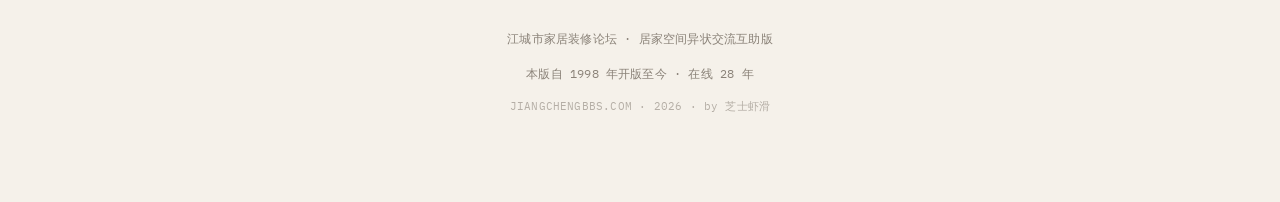
==== commit 7aa708f8: "调整顶部JIANGCHENGBBS.COM位置" ====
--- a/board.html
+++ b/board.html
@@ -22,8 +22,8 @@
     <a href="index.html" class="brand">
       <div class="logo">江</div>
       <div>
+        <div class="title">江城市家居装修论坛</div>
         <div class="label">JIANGCHENGBBS.COM</div>
-        <div class="title">江城市家居装修论坛</div>
       </div>
     </a>
     <nav class="main-nav">
